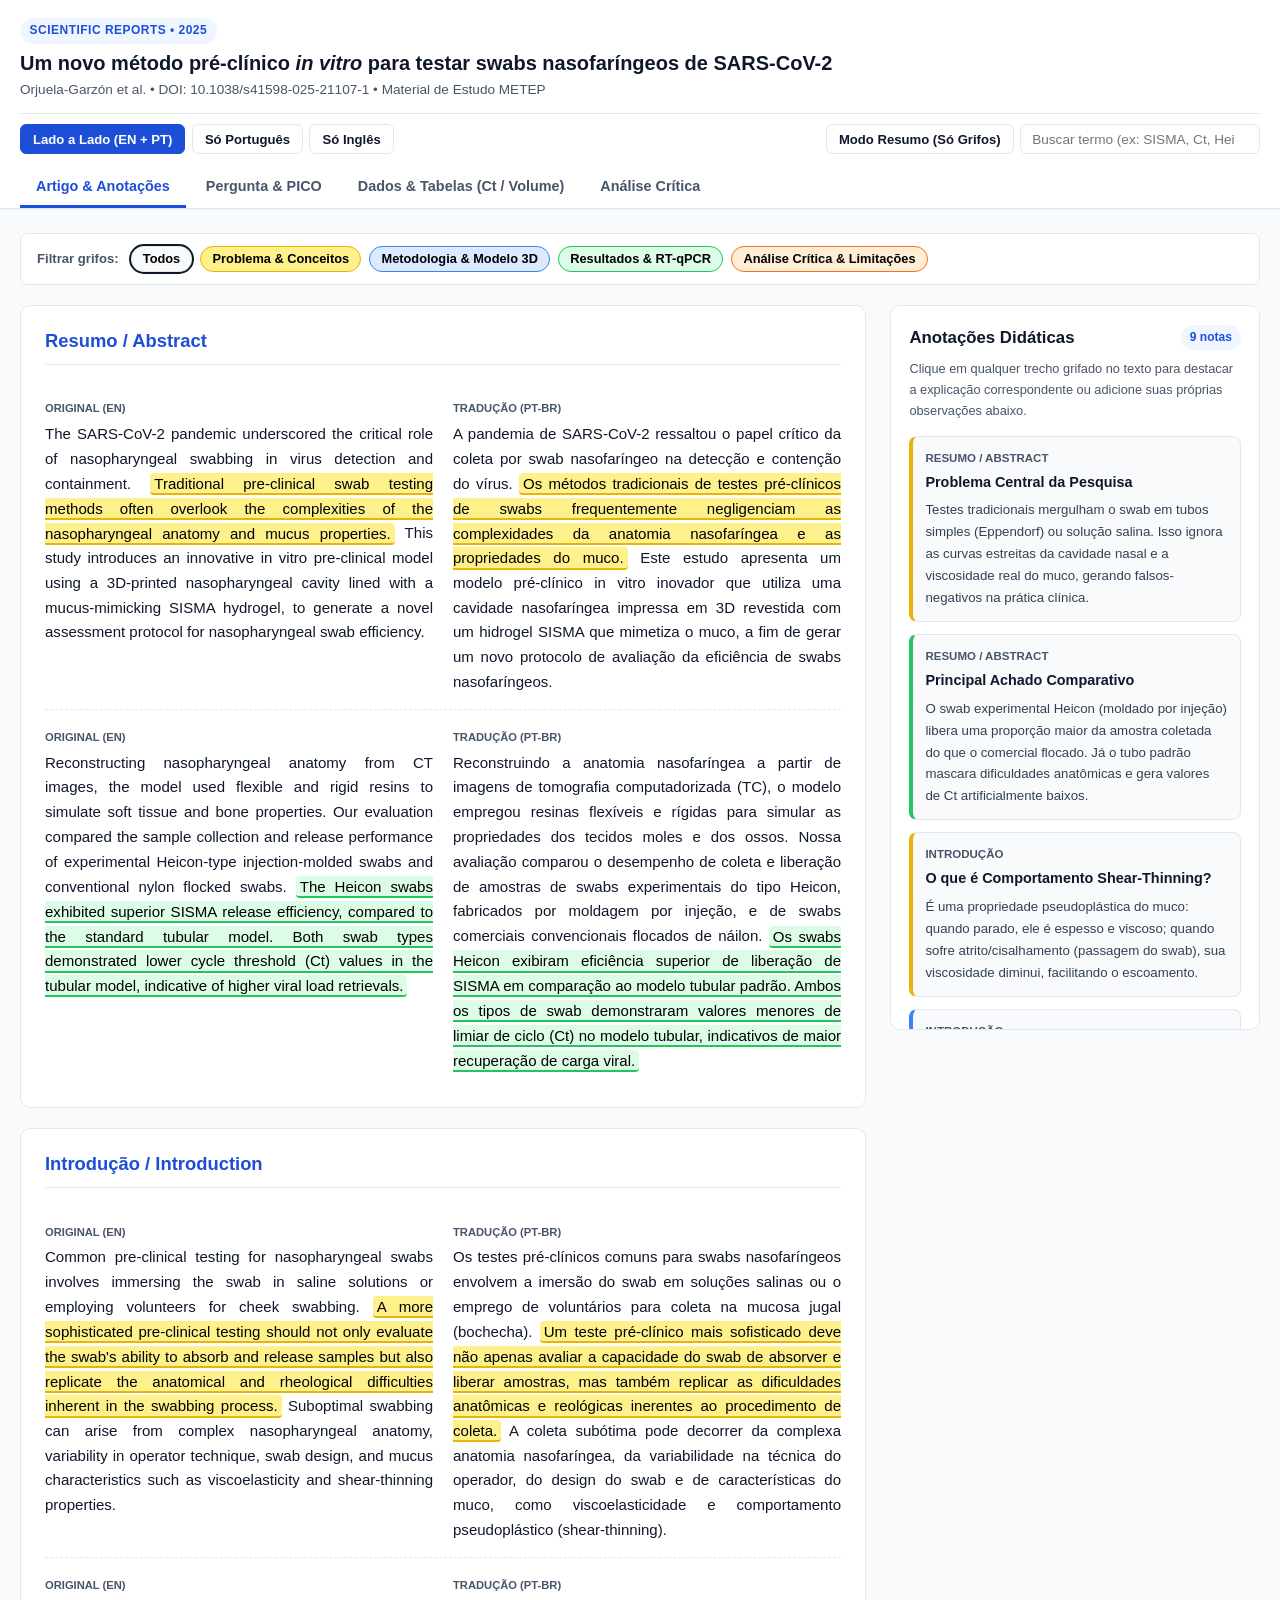
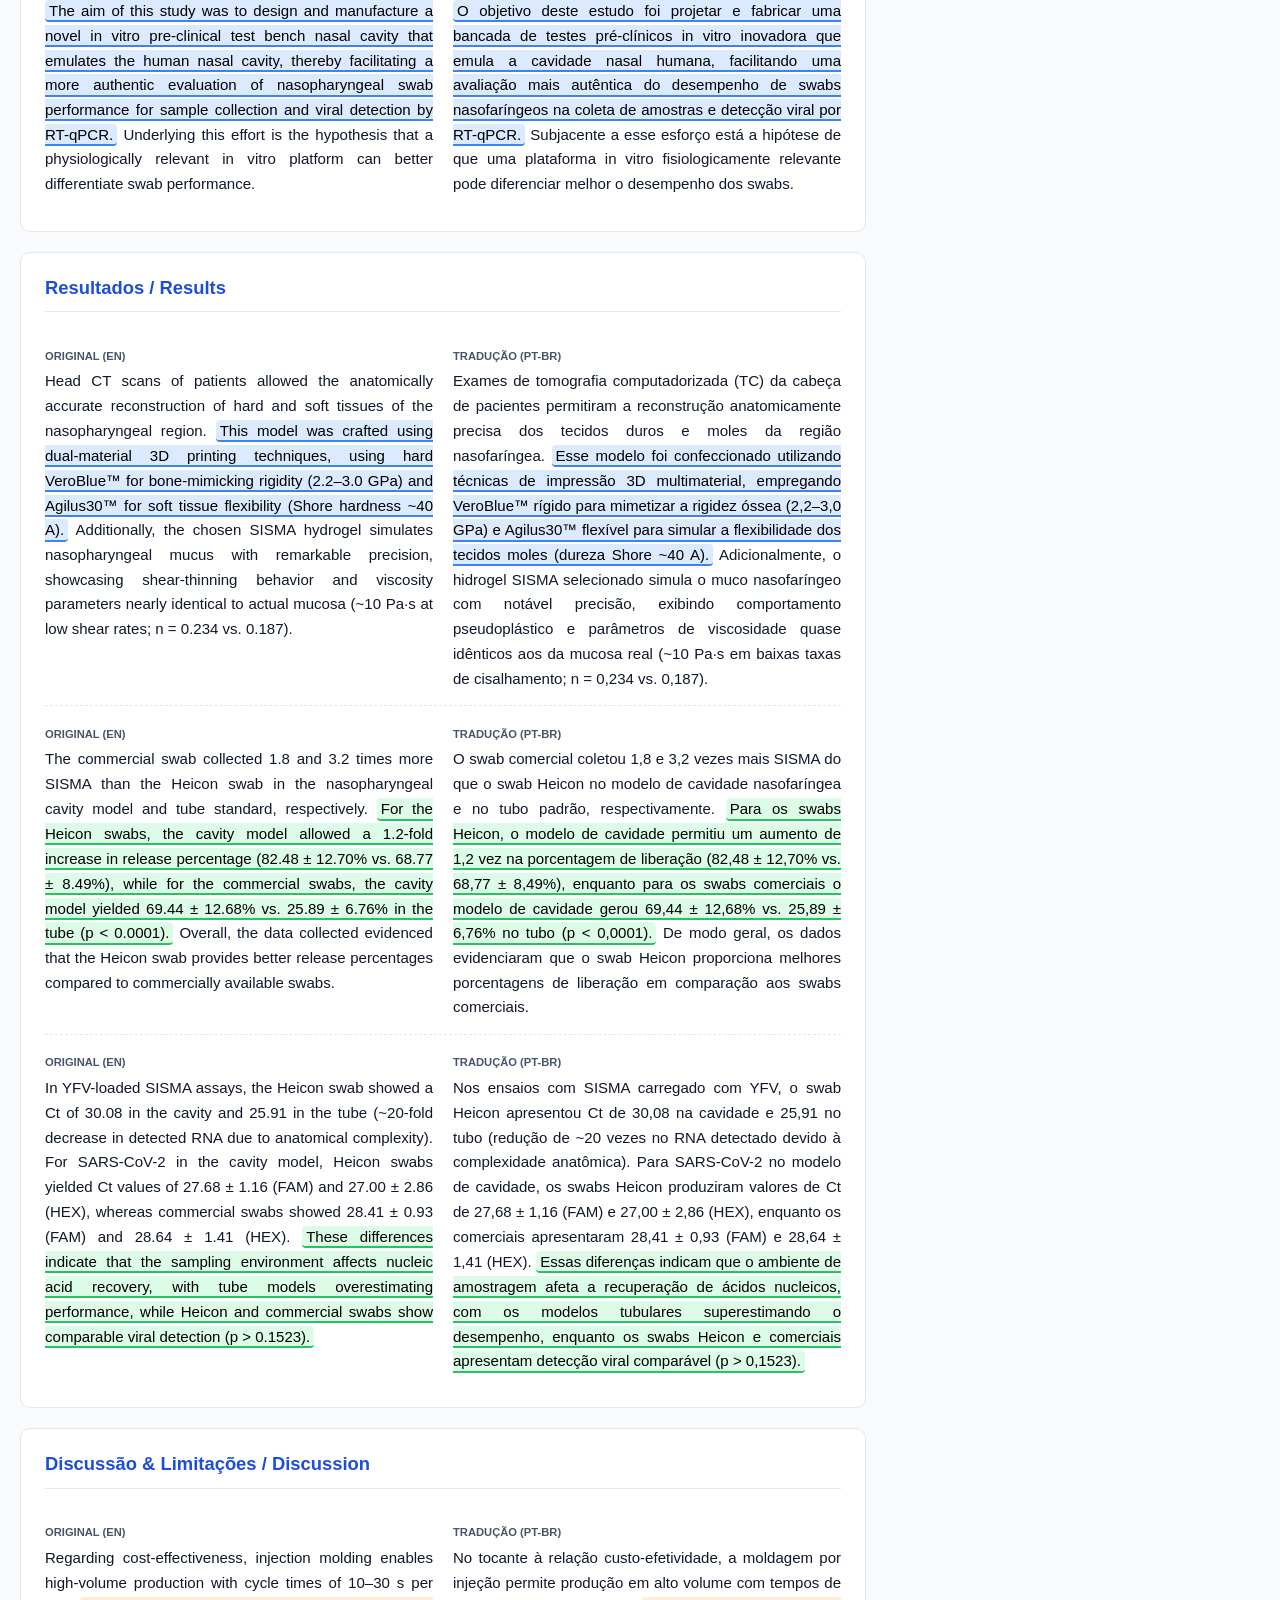
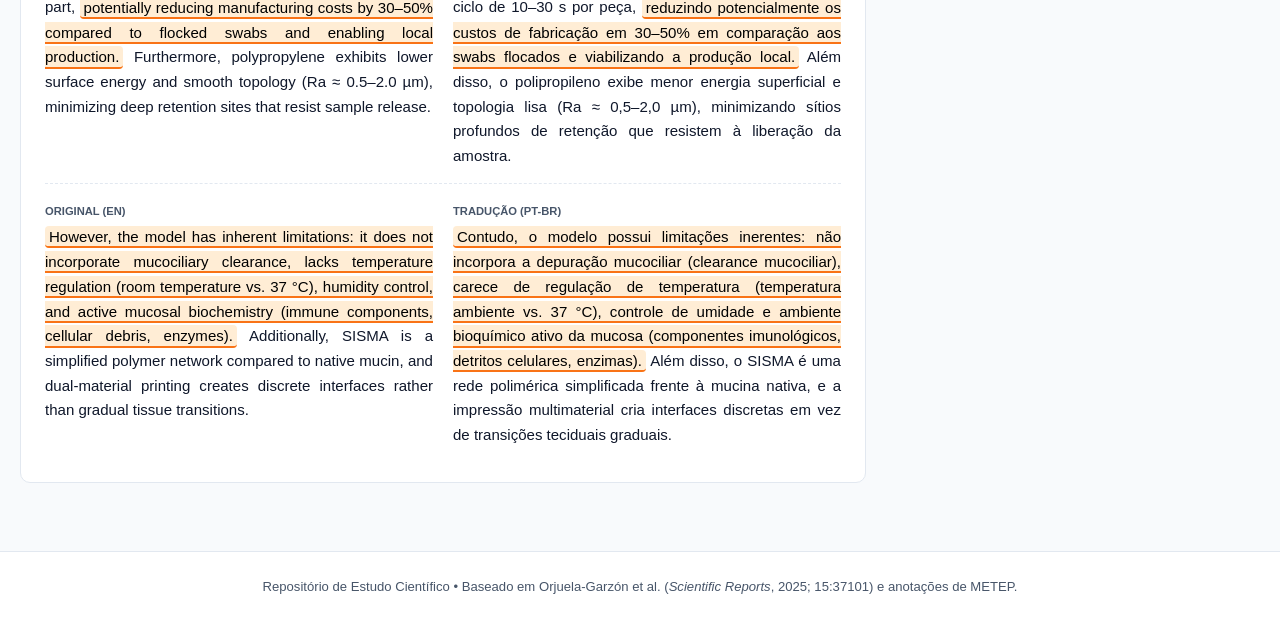
==== index.html @ 896f1189 "Rename index.html.html to index.html" ====
<!DOCTYPE html>
<html lang="pt-BR">
<head>
  <meta charset="UTF-8" />
  <meta name="viewport" content="width=device-width, initial-scale=1.0" />
  <title>Estudo Interativo | Método Pré-Clínico In Vitro para Swabs Nasofaríngeos</title>
  <link rel="stylesheet" href="style.css" />
</head>
<body>
  <header class="topbar">
    <div class="topbar-inner">
      <div class="brand">
        <span class="badge">Scientific Reports • 2025</span>
        <h1>Um novo método pré-clínico <em>in vitro</em> para testar swabs nasofaríngeos de SARS-CoV-2</h1>
        <p class="subtitle">Orjuela-Garzón et al. • DOI: 10.1038/s41598-025-21107-1 • Material de Estudo METEP</p>
      </div>

      <div class="controls-bar">
        <div class="control-group" role="group" aria-label="Modo de Idioma">
          <button class="btn active" data-lang="both">Lado a Lado (EN + PT)</button>
          <button class="btn" data-lang="pt">Só Português</button>
          <button class="btn" data-lang="en">Só Inglês</button>
        </div>

        <div class="control-group" role="group" aria-label="Filtros de Estudo">
          <button class="btn btn-outline" id="toggleHighlightsOnly">Modo Resumo (Só Grifos)</button>
          <input type="search" id="searchInput" placeholder="Buscar termo (ex: SISMA, Ct, Heicon)..." />
        </div>
      </div>

      <nav class="tabs" aria-label="Navegação de Conteúdo">
        <button class="tab active" data-tab="article">Artigo &amp; Anotações</button>
        <button class="tab" data-tab="pico">Pergunta &amp; PICO</button>
        <button class="tab" data-tab="tables">Dados &amp; Tabelas (Ct / Volume)</button>
        <button class="tab" data-tab="critique">Análise Crítica</button>
      </nav>
    </div>
  </header>

  <main class="container">
    <!-- ABA 1: ARTIGO MANIPULÁVEL -->
    <section id="tab-article" class="tab-panel active">
      <div class="legend-bar">
        <span class="legend-title">Filtrar grifos:</span>
        <button class="chip active" data-cat="all">Todos</button>
        <button class="chip cat-concept" data-cat="concept">Problema &amp; Conceitos</button>
        <button class="chip cat-method" data-cat="method">Metodologia &amp; Modelo 3D</button>
        <button class="chip cat-result" data-cat="result">Resultados &amp; RT-qPCR</button>
        <button class="chip cat-critique" data-cat="critique">Análise Crítica &amp; Limitações</button>
      </div>

      <div class="workspace">
        <div class="article-column" id="articleContainer">
          <!-- Renderizado via script.js -->
        </div>

        <aside class="notes-sidebar" id="notesSidebar">
          <div class="sidebar-header">
            <h2>Anotações Didáticas</h2>
            <span id="notesCounter" class="counter-pill">0 notas</span>
          </div>
          <p class="sidebar-hint">Clique em qualquer trecho grifado no texto para destacar a explicação correspondente ou adicione suas próprias observações abaixo.</p>

          <div id="notesList" class="notes-list">
            <!-- Renderizado via script.js -->
          </div>

          <form id="addNoteForm" class="add-note-form">
            <h3>Nova Anotação Pessoal</h3>
            <select id="noteSectionSelect" required>
              <option value="Resumo / Abstract">Resumo / Abstract</option>
              <option value="Introdução">Introdução</option>
              <option value="Resultados">Resultados</option>
              <option value="Discussão">Discussão</option>
              <option value="Materiais e Métodos">Materiais e Métodos</option>
            </select>
            <input type="text" id="noteTitleInput" placeholder="Título curto da nota..." required />
            <textarea id="noteBodyInput" rows="3" placeholder="Escreva sua anotação didática..." required></textarea>
            <div class="form-actions">
              <button type="submit" class="btn btn-primary">Salvar Nota</button>
              <button type="button" id="exportNotesBtn" class="btn btn-outline">Exportar JSON</button>
            </div>
          </form>
        </aside>
      </div>
    </section>

    <!-- ABA 2: PICO E PERGUNTA DE PESQUISA -->
    <section id="tab-pico" class="tab-panel">
      <div class="card highlight-card">
        <h2>Pergunta de Pesquisa</h2>
        <p>Diante da escassez de suprimentos médicos na pandemia de COVID-19 e das limitações dos testes laboratoriais tradicionais (feitos em tubos simples, que ignoram a anatomia nasal e a consistência do muco), <strong>uma plataforma <em>in vitro</em> anatômica e fisiologicamente realista permite avaliar com maior precisão a eficiência de coleta, liberação e detecção viral de swabs nasofaríngeos?</strong></p>
      </div>

      <div class="pico-grid">
        <div class="card pico-card">
          <span class="pico-letter">P</span>
          <h3>População / Modelo Experimental</h3>
          <p>Modelo de cavidade nasofaríngea impressa em 3D (a partir de tomografia computadorizada) revestida com hidrogel <strong>SISMA</strong> (simulando o muco nasal), inoculado com cargas virais clinicamente relevantes (5.000 cópias/mL) de <strong>SARS-CoV-2</strong> e vírus da febre amarela (<strong>YFV</strong>).</p>
        </div>
        <div class="card pico-card">
          <span class="pico-letter">I</span>
          <h3>Intervenção</h3>
          <p>Coleta padronizada utilizando <strong>swabs experimentais moldados por injeção (tipo Heicon)</strong> em polipropileno de etapa única (cabeça de 11 mm × 2,2 mm) testados na bancada anatômica 3D.</p>
        </div>
        <div class="card pico-card">
          <span class="pico-letter">C</span>
          <h3>Comparação</h3>
          <p><strong>Swabs comerciais convencionais flocados de náilon</strong> (cabeça de 20 mm × 2 mm) e o método tradicional de testagem em <strong>tubo padrão (Eppendorf)</strong>.</p>
        </div>
        <div class="card pico-card">
          <span class="pico-letter">O</span>
          <h3>Desfecho (Outcome)</h3>
          <p>Capacidade de absorção (diferença de massa), <strong>taxa percentual de liberação</strong> em meio de transporte viral (leitura óptica a 405 nm) e confiabilidade na detecção molecular por <strong>RT-qPCR (valores de Ct)</strong>.</p>
        </div>
      </div>

      <div class="card">
        <h3>Por que este estudo é classificado como <em>In Vitro</em>?</h3>
        <ul class="clean-list">
          <li><strong>In vitro:</strong> Experimentos realizados fora de um organismo vivo, em ambiente artificial controlado construído em laboratório.</li>
          <li><strong>Avanço sobre o tubo de ensaio:</strong> Reproduz a geometria nasal e a reologia (viscosidade e comportamento <em>shear-thinning</em>) do muco, mas não possui células vivas, circulação sanguínea, resposta imune ou transporte mucociliar ativo.</li>
        </ul>
      </div>
    </section>

    <!-- ABA 3: TABELAS E DADOS -->
    <section id="tab-tables" class="tab-panel">
      <div class="card">
        <h2>Tabela 1 — Desempenho de Coleta e Liberação de Amostras (Hidrogel SISMA)</h2>
        <p class="table-note">Analogia didática (Hemoglobina/Mioglobina): não basta avaliar quanto o swab absorve; o parâmetro crítico para o diagnóstico é quanto material ele efetivamente libera no meio de transporte (VTM).</p>
        <div class="table-wrapper">
          <table>
            <thead>
              <tr>
                <th>Modelo Experimental</th>
                <th>Tipo de Swab</th>
                <th>Volume Coletado (µL ± DP)</th>
                <th>Volume Liberado (µL ± DP)</th>
                <th>Eficiência de Liberação (% ± DP)</th>
              </tr>
            </thead>
            <tbody>
              <tr class="row-accent">
                <td><strong>Cavidade 3D</strong></td>
                <td>Heicon (Injetado)</td>
                <td>12,30 ± 3,24</td>
                <td>10,31 ± 3,70</td>
                <td><strong>82,48% ± 12,70%</strong></td>
              </tr>
              <tr>
                <td><strong>Cavidade 3D</strong></td>
                <td>Comercial (Flocado)</td>
                <td>22,71 ± 3,40</td>
                <td>15,81 ± 4,21</td>
                <td>69,44% ± 12,68%</td>
              </tr>
              <tr>
                <td>Tubo Padrão</td>
                <td>Heicon (Injetado)</td>
                <td>59,65 ± 4,49</td>
                <td>40,94 ± 5,13</td>
                <td>68,77% ± 8,49%</td>
              </tr>
              <tr>
                <td>Tubo Padrão</td>
                <td>Comercial (Flocado)</td>
                <td>192,47 ± 10,82</td>
                <td>49,99 ± 13,89</td>
                <td>25,89% ± 6,76%</td>
              </tr>
            </tbody>
          </table>
        </div>
      </div>

      <div class="card">
        <h2>Tabela 2 — Recuperação Viral por RT-qPCR (Valores de Cycle Threshold — Ct)</h2>
        <p class="table-note"><strong>Interpretação do Ct:</strong> Quanto <em>menor</em> o valor de Ct, menos ciclos de amplificação foram necessários para detectar o RNA viral — indicando maior carga viral recuperada. Todos os testes ficaram abaixo do limiar clínico de detecção (Ct &lt; 40).</p>
        <div class="table-wrapper">
          <table>
            <thead>
              <tr>
                <th>Modelo</th>
                <th>Vírus (5.000 cópias/mL)</th>
                <th>Tipo de Swab</th>
                <th>Ct YFV (± DP)</th>
                <th>Ct HEX [N1] (± DP)</th>
                <th>Ct FAM [N2] (± DP)</th>
              </tr>
            </thead>
            <tbody>
              <tr class="row-accent">
                <td><strong>Cavidade 3D</strong></td>
                <td>YFV (Febre Amarela)</td>
                <td>Heicon</td>
                <td>30,08 ± 1,17</td>
                <td>—</td>
                <td>—</td>
              </tr>
              <tr>
                <td><strong>Cavidade 3D</strong></td>
                <td>YFV (Febre Amarela)</td>
                <td>Comercial</td>
                <td>31,48 ± 1,76</td>
                <td>—</td>
                <td>—</td>
              </tr>
              <tr class="row-accent">
                <td><strong>Cavidade 3D</strong></td>
                <td>SARS-CoV-2</td>
                <td>Heicon</td>
                <td>—</td>
                <td>27,00 ± 2,86</td>
                <td>27,68 ± 1,16</td>
              </tr>
              <tr>
                <td><strong>Cavidade 3D</strong></td>
                <td>SARS-CoV-2</td>
                <td>Comercial</td>
                <td>—</td>
                <td>28,64 ± 1,41</td>
                <td>28,41 ± 0,94</td>
              </tr>
              <tr>
                <td>Tubo Padrão</td>
                <td>YFV (Febre Amarela)</td>
                <td>Heicon</td>
                <td>25,91 ± 0,93</td>
                <td>—</td>
                <td>—</td>
              </tr>
              <tr>
                <td>Tubo Padrão</td>
                <td>YFV (Febre Amarela)</td>
                <td>Comercial</td>
                <td>26,69 ± 1,46</td>
                <td>—</td>
                <td>—</td>
              </tr>
              <tr>
                <td>Tubo Padrão</td>
                <td>SARS-CoV-2</td>
                <td>Heicon</td>
                <td>—</td>
                <td>23,59 ± 2,99</td>
                <td>22,89 ± 2,20</td>
              </tr>
              <tr>
                <td>Tubo Padrão</td>
                <td>SARS-CoV-2</td>
                <td>Comercial</td>
                <td>—</td>
                <td>24,52 ± 0,97</td>
                <td>24,82 ± 0,92</td>
              </tr>
            </tbody>
          </table>
        </div>
      </div>
    </section>

    <!-- ABA 4: ANÁLISE CRÍTICA -->
    <section id="tab-critique" class="tab-panel">
      <div class="critique-grid">
        <div class="card critique-positive">
          <h2>Pontos Fortes e Contribuições</h2>
          <ul class="clean-list">
            <li><strong>Fidelidade Anatômica Multimaterial:</strong> Combina <em>VeroBlue™</em> (rígido, mimetizando osso: 2,2–3,0 GPa) e <em>Agilus30™</em> (flexível, mimetizando cartilagem e tecidos moles: Shore A ~40), evitando as distorções de modelos totalmente rígidos.</li>
            <li><strong>Realismo Reológico do Muco:</strong> O hidrogel SISMA reproduz a viscosidade (~10 Pa·s) e o comportamento pseudoplástico (<em>shear-thinning</em>, n = 0,234 vs. 0,187 do muco nasal), preservando a integridade do RNA viral.</li>
            <li><strong>Desmascara o Viés do Tubo:</strong> Demonstra que o teste em tubo superestima a recuperação viral (diferença significativa, p &lt; 0,0001) por eliminar barreiras anatômicas e restrições de trajetória.</li>
            <li><strong>Custo-Efetividade e Soberania Produtiva:</strong> O swab Heicon (moldagem por injeção de polipropileno em etapa única, ciclos de 10–30 s) pode reduzir custos em 30–50% e viabilizar produção local em crises sanitárias.</li>
            <li><strong>Controle Rigoroso contra Falsos-Positivos:</strong> Uso de controles positivos e negativos validados, evitando falsos-positivos próximos ao limite de detecção.</li>
          </ul>
        </div>

        <div class="card critique-negative">
          <h2>Limitações e Pontos Fracos</h2>
          <ul class="clean-list">
            <li><strong>Ausência de Depuração Mucociliar:</strong> Não há batimento ciliar ativo, o que *in vivo* altera a retenção e a distribuição das partículas virais.</li>
            <li><strong>Sem Controle Térmico e Bioquímico:</strong> Ensaios conduzidos à temperatura ambiente (e não a 37 °C fisiológicos), sem controle de umidade, enzimas, detritos celulares ou fatores imunológicos da mucosa.</li>
            <li><strong>Simplificação Bioquímica do SISMA:</strong> Embora reologicamente compatível, é uma rede polimérica simplificada que não reproduz toda a estrutura glicoproteica da mucina nativa.</li>
            <li><strong>Instabilidade Temporal do Hidrogel:</strong> Risco de desidratação, mudanças de reticulação ou contaminação microbiana ao longo de múltiplos ciclos prolongados.</li>
            <li><strong>Interfaces Discretas na Impressão 3D:</strong> A transição entre o polímero rígido e o flexível é abrupta, diferindo da transição tecidual gradual do organismo humano.</li>
            <li><strong>Validação Clínica e Econômica Pendente:</strong> Exige estudos futuros de Limite de Detecção (LoD), testes *ex vivo*/clínicos e análise completa de custos regulatórios.</li>
          </ul>
        </div>
      </div>
    </section>
  </main>

  <footer class="footer">
    <p>Repositório de Estudo Científico • Baseado em Orjuela-Garzón et al. (<em>Scientific Reports</em>, 2025; 15:37101) e anotações de METEP.</p>
  </footer>

  <script src="script.js"></script>
</body>
</html>
---- style.css ----
:root {
  --bg: #f8fafc;
  --surface: #ffffff;
  --border: #e2e8f0;
  --text: #0f172a;
  --text-muted: #475569;
  --primary: #1d4ed8;
  --primary-soft: #eff6ff;

  /* Cores semânticas dos grifos */
  --hl-concept-bg: #fef08a;
  --hl-concept-border: #eab308;
  --hl-method-bg: #dbeafe;
  --hl-method-border: #3b82f6;
  --hl-result-bg: #dcfce7;
  --hl-result-border: #22c55e;
  --hl-critique-bg: #ffedd5;
  --hl-critique-border: #f97316;
}

* {
  box-sizing: border-box;
  margin: 0;
  padding: 0;
}

body {
  font-family: -apple-system, BlinkMacSystemFont, "Segoe UI", Roboto, Inter, sans-serif;
  background: var(--bg);
  color: var(--text);
  line-height: 1.65;
}

.topbar {
  background: var(--surface);
  border-bottom: 1px solid var(--border);
  position: sticky;
  top: 0;
  z-index: 50;
  box-shadow: 0 1px 3px rgba(15, 23, 42, 0.04);
}

.topbar-inner,
.container {
  max-width: 1360px;
  margin: 0 auto;
  padding: 0 1.25rem;
}

.brand {
  padding: 1rem 0 0.75rem;
}

.badge {
  display: inline-block;
  font-size: 0.75rem;
  font-weight: 700;
  text-transform: uppercase;
  letter-spacing: 0.04em;
  color: var(--primary);
  background: var(--primary-soft);
  padding: 0.2rem 0.6rem;
  border-radius: 999px;
  margin-bottom: 0.35rem;
}

.brand h1 {
  font-size: 1.25rem;
  font-weight: 700;
  line-height: 1.3;
}

.subtitle {
  font-size: 0.85rem;
  color: var(--text-muted);
  margin-top: 0.2rem;
}

.controls-bar {
  display: flex;
  flex-wrap: wrap;
  gap: 0.75rem;
  justify-content: space-between;
  align-items: center;
  padding: 0.6rem 0;
  border-top: 1px solid var(--border);
}

.control-group {
  display: flex;
  flex-wrap: wrap;
  gap: 0.4rem;
  align-items: center;
}

.btn {
  border: 1px solid var(--border);
  background: var(--surface);
  color: var(--text);
  padding: 0.4rem 0.75rem;
  border-radius: 6px;
  font-size: 0.82rem;
  font-weight: 600;
  cursor: pointer;
  transition: all 0.15s ease;
}

.btn:hover {
  background: #f1f5f9;
}

.btn.active,
.btn-primary {
  background: var(--primary);
  color: #ffffff;
  border-color: var(--primary);
}

.btn-primary:hover {
  background: #1e40af;
}

input[type="search"],
select,
textarea,
input[type="text"] {
  border: 1px solid var(--border);
  border-radius: 6px;
  padding: 0.42rem 0.7rem;
  font-size: 0.85rem;
  font-family: inherit;
  background: var(--surface);
  color: var(--text);
}

input[type="search"] {
  min-width: 240px;
}

.tabs {
  display: flex;
  gap: 0.25rem;
  overflow-x: auto;
  padding-top: 0.25rem;
}

.tab {
  background: none;
  border: none;
  border-bottom: 3px solid transparent;
  padding: 0.65rem 1rem;
  font-size: 0.9rem;
  font-weight: 600;
  color: var(--text-muted);
  cursor: pointer;
  white-space: nowrap;
}

.tab.active {
  color: var(--primary);
  border-bottom-color: var(--primary);
}

.container {
  padding-top: 1.5rem;
  padding-bottom: 3rem;
}

.tab-panel {
  display: none;
}

.tab-panel.active {
  display: block;
}

.legend-bar {
  display: flex;
  flex-wrap: wrap;
  gap: 0.5rem;
  align-items: center;
  background: var(--surface);
  padding: 0.75rem 1rem;
  border: 1px solid var(--border);
  border-radius: 8px;
  margin-bottom: 1.25rem;
}

.legend-title {
  font-size: 0.82rem;
  font-weight: 700;
  color: var(--text-muted);
  margin-right: 0.25rem;
}

.chip {
  border: 1px solid var(--border);
  background: #f8fafc;
  padding: 0.28rem 0.7rem;
  border-radius: 999px;
  font-size: 0.8rem;
  font-weight: 600;
  cursor: pointer;
}

.chip.active {
  outline: 2px solid var(--text);
}

.chip.cat-concept { background: var(--hl-concept-bg); border-color: var(--hl-concept-border); }
.chip.cat-method { background: var(--hl-method-bg); border-color: var(--hl-method-border); }
.chip.cat-result { background: var(--hl-result-bg); border-color: var(--hl-result-border); }
.chip.cat-critique { background: var(--hl-critique-bg); border-color: var(--hl-critique-border); }

.workspace {
  display: grid;
  grid-template-columns: 1fr 370px;
  gap: 1.5rem;
  align-items: start;
}

.section-block {
  background: var(--surface);
  border: 1px solid var(--border);
  border-radius: 10px;
  padding: 1.25rem 1.5rem;
  margin-bottom: 1.25rem;
}

.section-block h2 {
  font-size: 1.15rem;
  color: var(--primary);
  border-bottom: 1px solid var(--border);
  padding-bottom: 0.5rem;
  margin-bottom: 1rem;
}

.bilingual-row {
  display: grid;
  grid-template-columns: 1fr 1fr;
  gap: 1.25rem;
  padding: 0.85rem 0;
  border-bottom: 1px dashed var(--border);
}

.bilingual-row:last-child {
  border-bottom: none;
}

.bilingual-row.single-col {
  grid-template-columns: 1fr;
}

.lang-label {
  display: inline-block;
  font-size: 0.7rem;
  font-weight: 700;
  text-transform: uppercase;
  color: var(--text-muted);
  margin-bottom: 0.25rem;
}

.para-text {
  font-size: 0.94rem;
  text-align: justify;
}

mark.hl {
  padding: 0.1rem 0.25rem;
  border-radius: 4px;
  cursor: pointer;
  transition: filter 0.15s ease;
}

mark.hl:hover {
  filter: brightness(0.95);
  box-shadow: 0 0 0 2px rgba(15, 23, 42, 0.25);
}

mark.hl-concept { background: var(--hl-concept-bg); border-bottom: 2px solid var(--hl-concept-border); }
mark.hl-method { background: var(--hl-method-bg); border-bottom: 2px solid var(--hl-method-border); }
mark.hl-result { background: var(--hl-result-bg); border-bottom: 2px solid var(--hl-result-border); }
mark.hl-critique { background: var(--hl-critique-bg); border-bottom: 2px solid var(--hl-critique-border); }

.notes-sidebar {
  background: var(--surface);
  border: 1px solid var(--border);
  border-radius: 10px;
  padding: 1.15rem;
  position: sticky;
  top: 155px;
  max-height: calc(100vh - 175px);
  overflow-y: auto;
}

.sidebar-header {
  display: flex;
  justify-content: space-between;
  align-items: center;
  margin-bottom: 0.4rem;
}

.sidebar-header h2 {
  font-size: 1.05rem;
}

.counter-pill {
  background: var(--primary-soft);
  color: var(--primary);
  font-size: 0.75rem;
  font-weight: 700;
  padding: 0.15rem 0.55rem;
  border-radius: 999px;
}

.sidebar-hint {
  font-size: 0.8rem;
  color: var(--text-muted);
  margin-bottom: 0.9rem;
}

.notes-list {
  display: flex;
  flex-direction: column;
  gap: 0.75rem;
  margin-bottom: 1.25rem;
}

.note-card {
  border: 1px solid var(--border);
  border-left: 4px solid var(--primary);
  border-radius: 8px;
  padding: 0.75rem;
  background: #f8fafc;
  transition: transform 0.15s ease, box-shadow 0.15s ease;
}

.note-card.active-note {
  background: #fffbeb;
  border-color: #f59e0b;
  border-left-color: #d97706;
  box-shadow: 0 4px 12px rgba(217, 119, 6, 0.15);
  transform: translateX(-2px);
}

.note-card[data-cat="concept"] { border-left-color: var(--hl-concept-border); }
.note-card[data-cat="method"] { border-left-color: var(--hl-method-border); }
.note-card[data-cat="result"] { border-left-color: var(--hl-result-border); }
.note-card[data-cat="critique"] { border-left-color: var(--hl-critique-border); }

.note-meta {
  font-size: 0.72rem;
  font-weight: 700;
  text-transform: uppercase;
  color: var(--text-muted);
  margin-bottom: 0.2rem;
}

.note-card h4 {
  font-size: 0.9rem;
  margin-bottom: 0.3rem;
}

.note-card p {
  font-size: 0.83rem;
  color: #334155;
}

.add-note-form {
  border-top: 1px solid var(--border);
  padding-top: 1rem;
  display: flex;
  flex-direction: column;
  gap: 0.55rem;
}

.add-note-form h3 {
  font-size: 0.9rem;
}

.form-actions {
  display: flex;
  gap: 0.5rem;
}

.card {
  background: var(--surface);
  border: 1px solid var(--border);
  border-radius: 10px;
  padding: 1.35rem 1.5rem;
  margin-bottom: 1.25rem;
}

.highlight-card {
  border-left: 5px solid var(--primary);
}

.pico-grid {
  display: grid;
  grid-template-columns: repeat(auto-fit, minmax(260px, 1fr));
  gap: 1rem;
  margin-bottom: 1.25rem;
}

.pico-card {
  position: relative;
  padding-top: 1.5rem;
}

.pico-letter {
  display: inline-flex;
  align-items: center;
  justify-content: center;
  width: 32px;
  height: 32px;
  border-radius: 8px;
  background: var(--primary);
  color: #fff;
  font-weight: 800;
  margin-bottom: 0.6rem;
}

.clean-list {
  padding-left: 1.25rem;
  display: flex;
  flex-direction: column;
  gap: 0.55rem;
}

.table-note {
  font-size: 0.88rem;
  color: var(--text-muted);
  margin: 0.4rem 0 1rem;
}

.table-wrapper {
  overflow-x: auto;
}

table {
  width: 100%;
  border-collapse: collapse;
  font-size: 0.88rem;
}

th, td {
  border: 1px solid var(--border);
  padding: 0.65rem 0.8rem;
  text-align: left;
}

th {
  background: #f1f5f9;
  font-weight: 700;
}

.row-accent {
  background: #f0fdf4;
}

.critique-grid {
  display: grid;
  grid-template-columns: 1fr 1fr;
  gap: 1.25rem;
}

.critique-positive { border-top: 4px solid #16a34a; }
.critique-negative { border-top: 4px solid #ea580c; }

.footer {
  text-align: center;
  padding: 1.5rem;
  font-size: 0.82rem;
  color: var(--text-muted);
  border-top: 1px solid var(--border);
  background: var(--surface);
}

.hidden {
  display: none !important;
}

@media (max-width: 980px) {
  .workspace,
  .bilingual-row,
  .critique-grid {
    grid-template-columns: 1fr;
  }
  .notes-sidebar {
    position: static;
    max-height: none;
  }
}
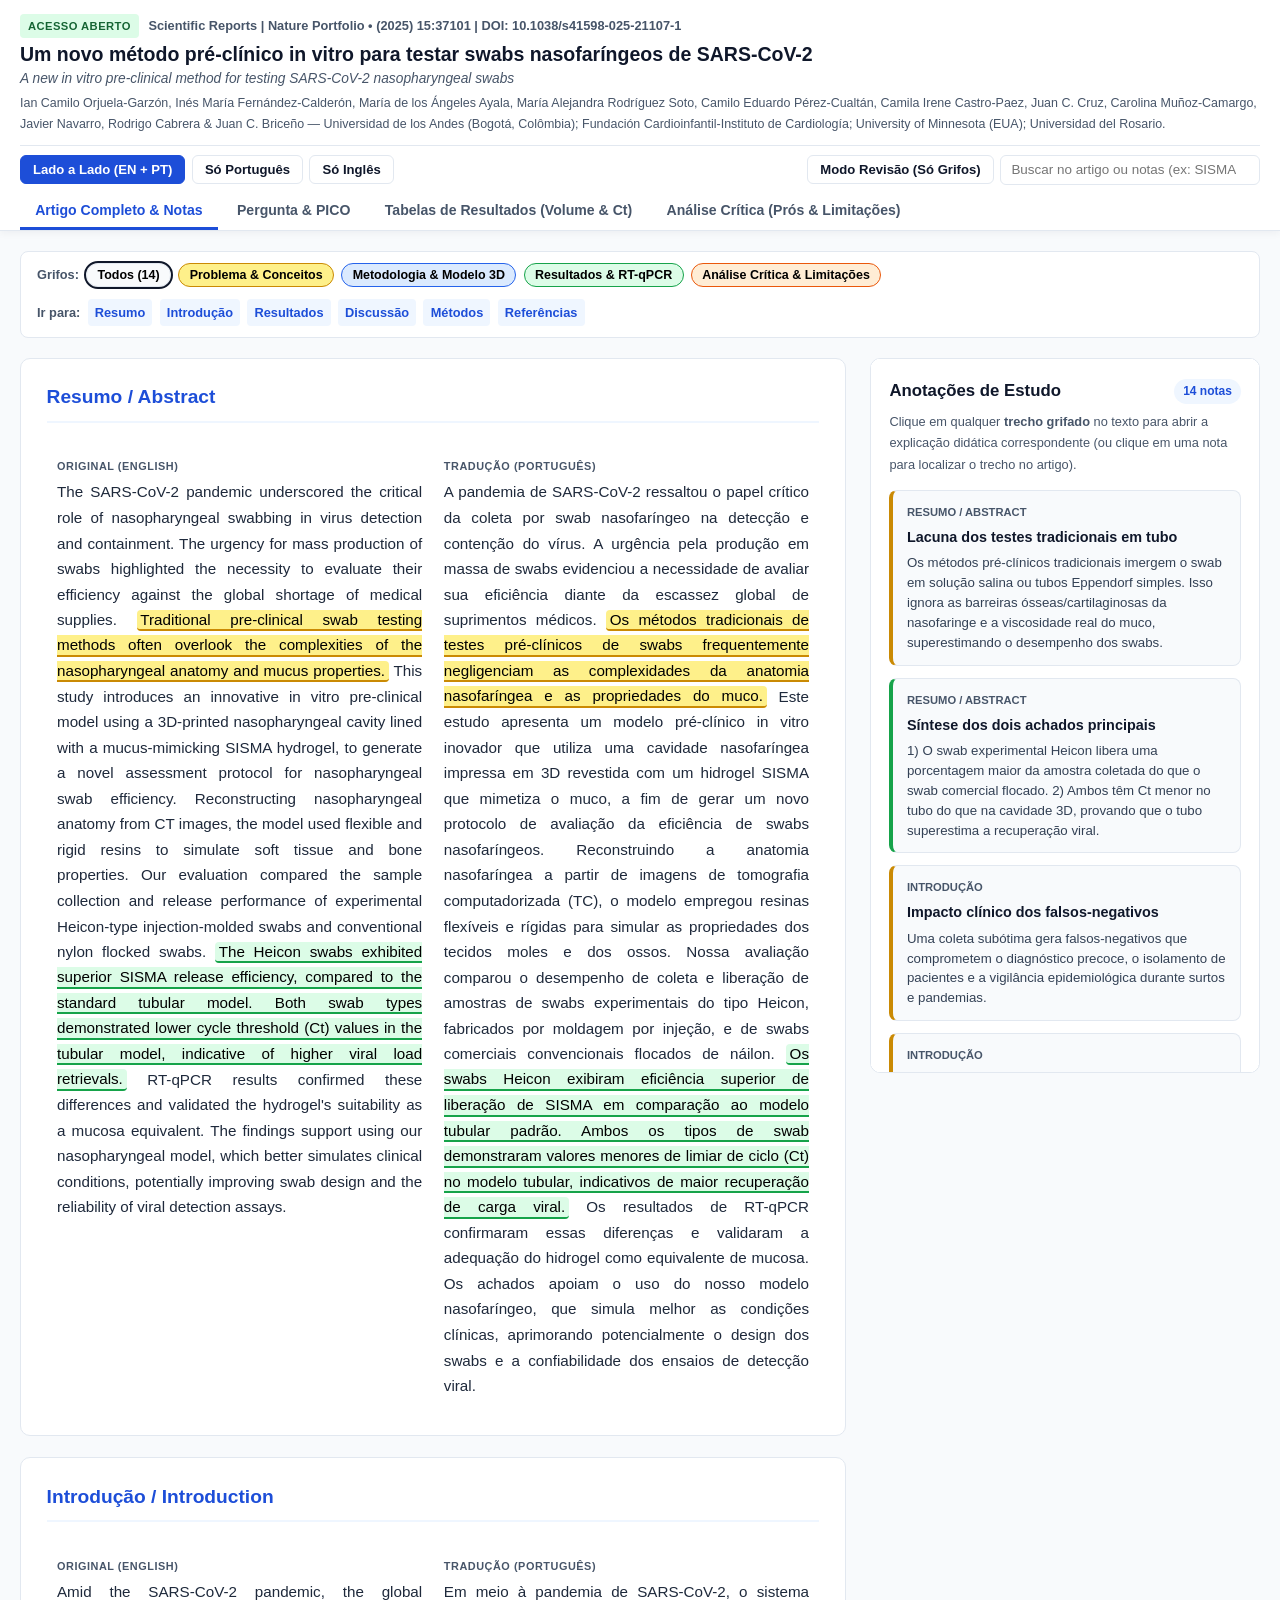
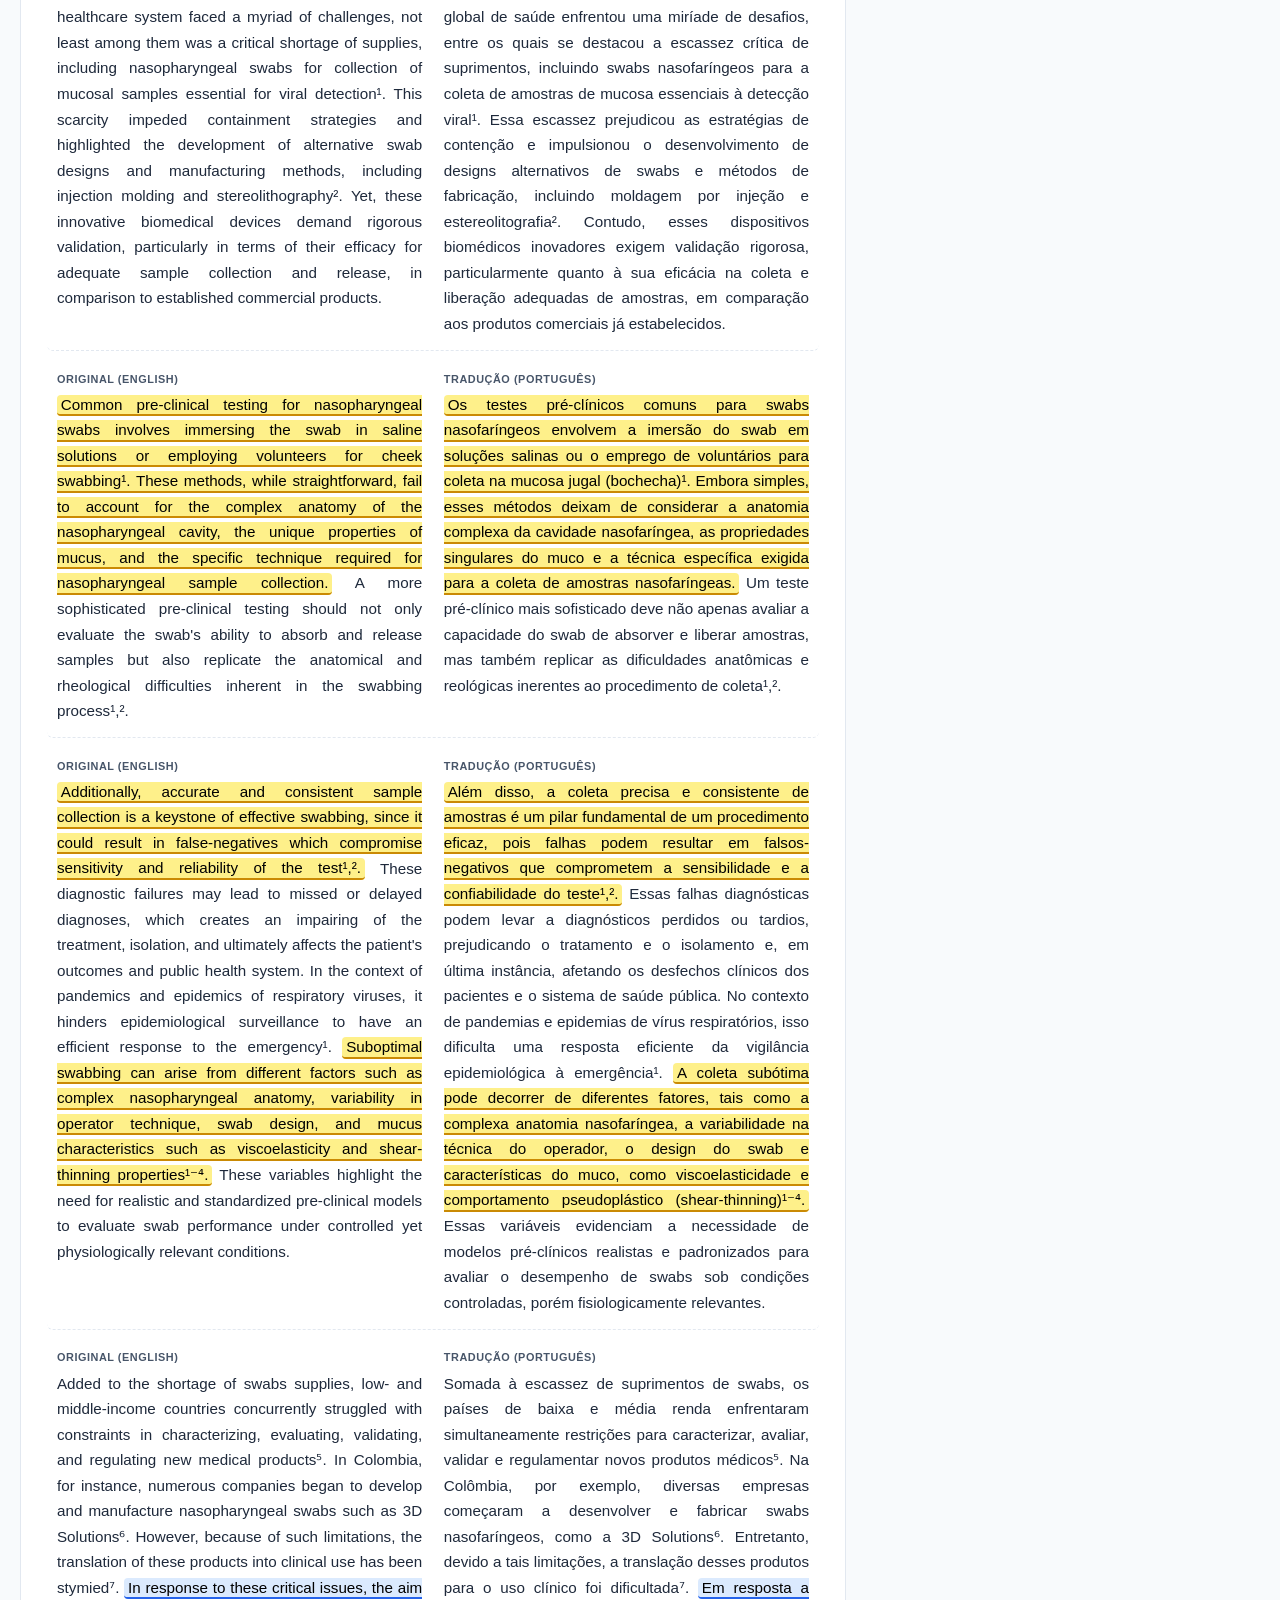
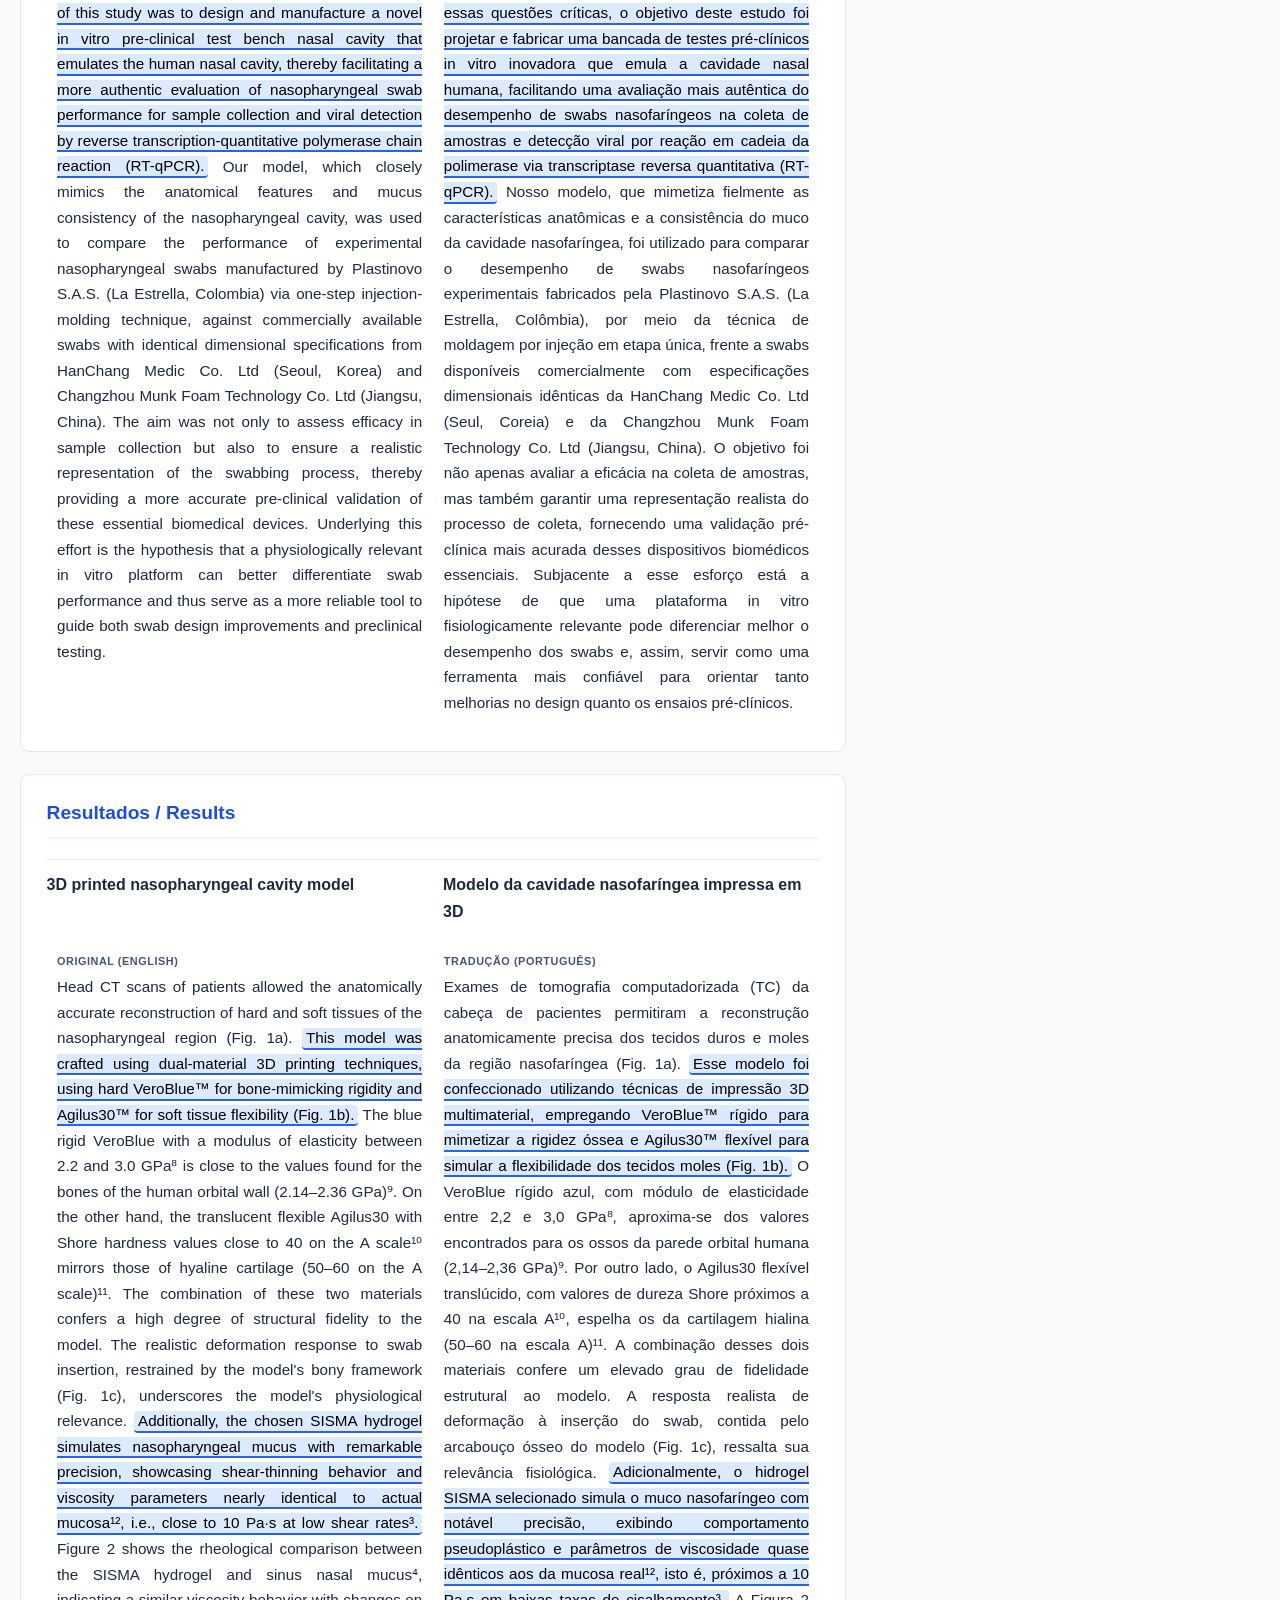
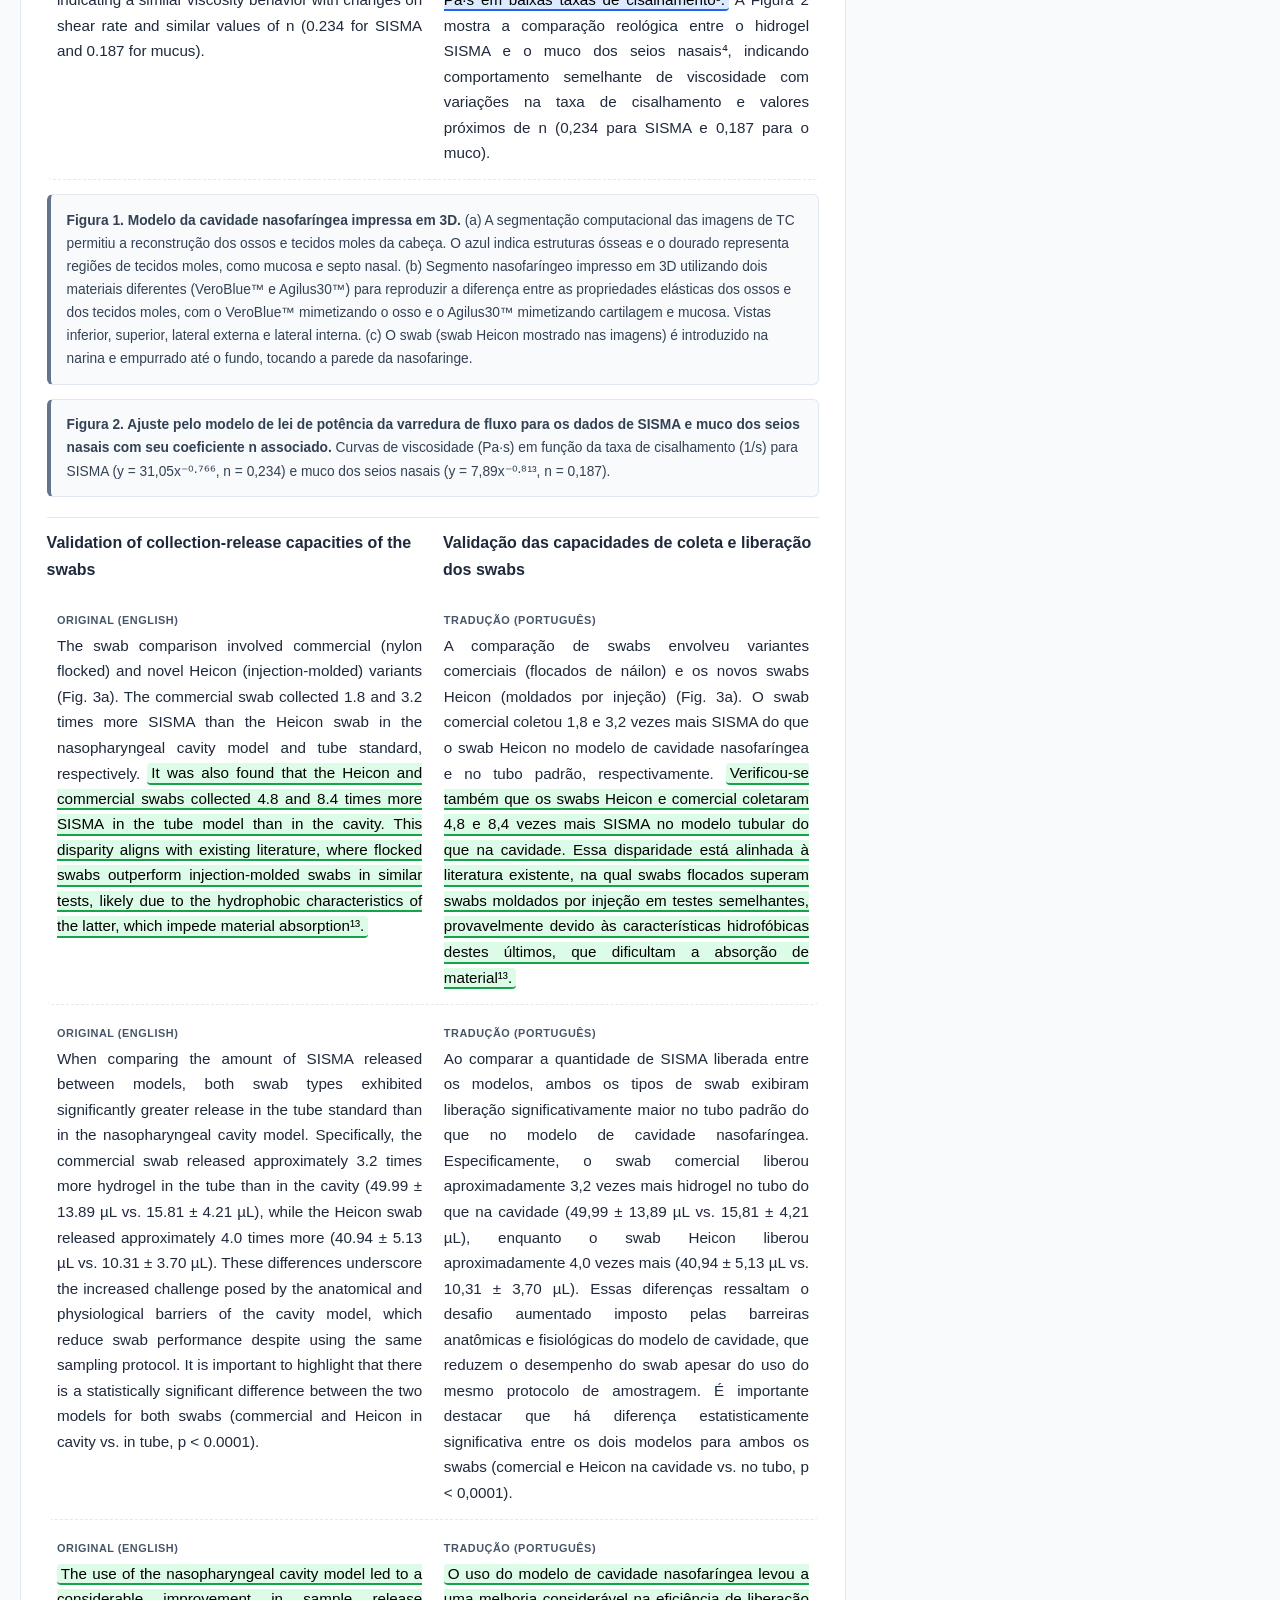
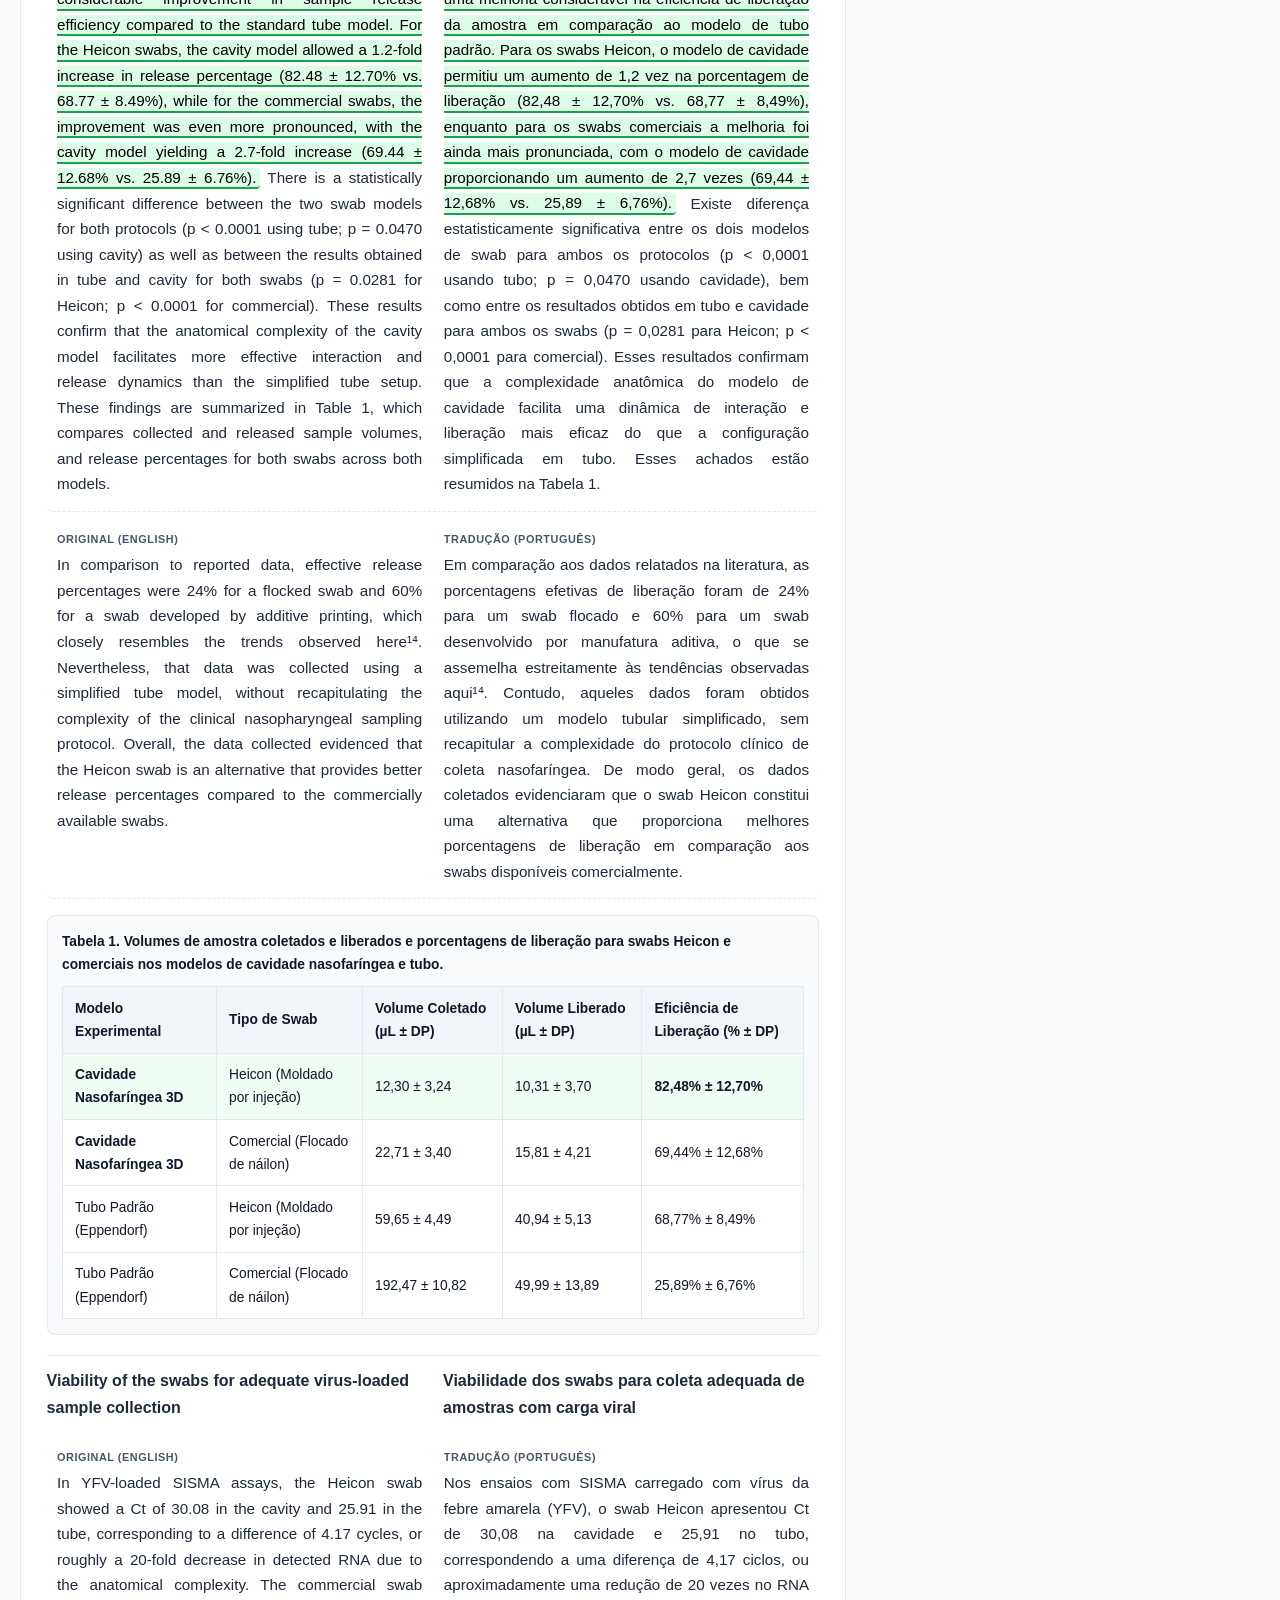
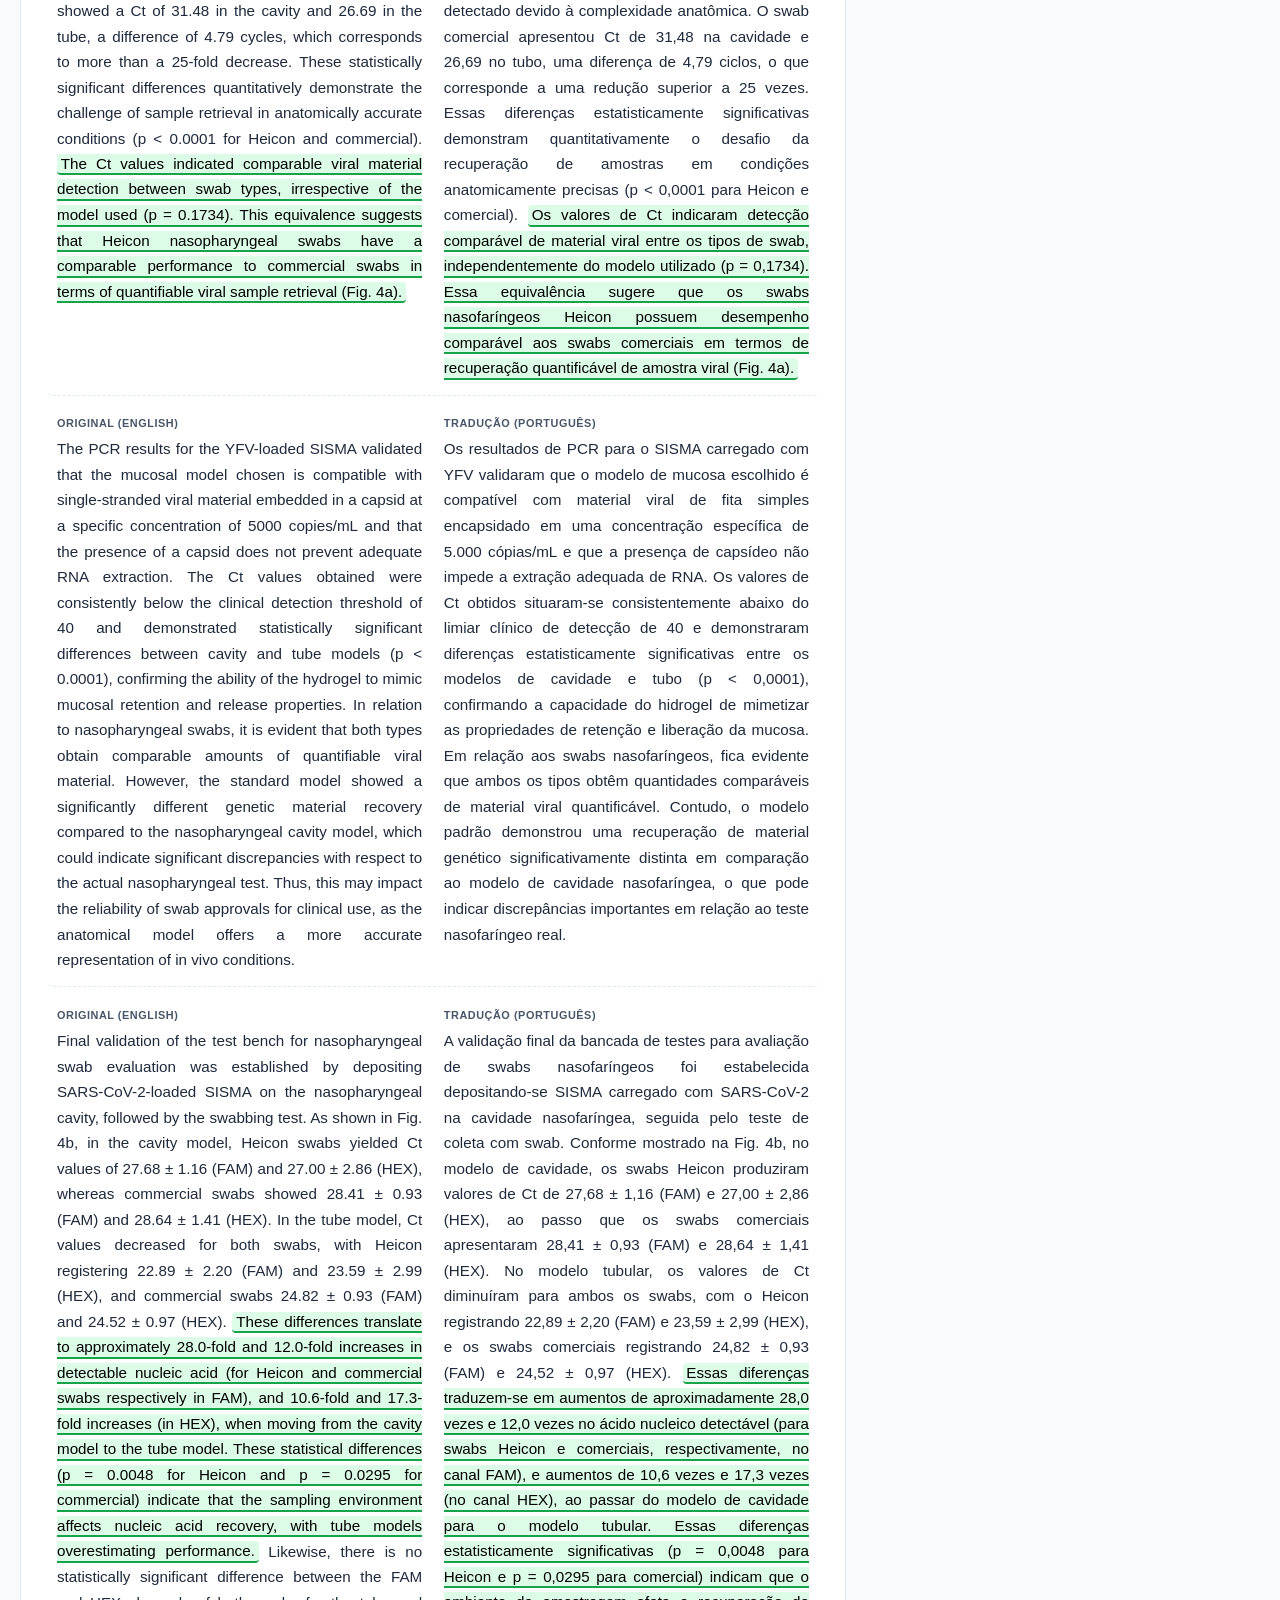
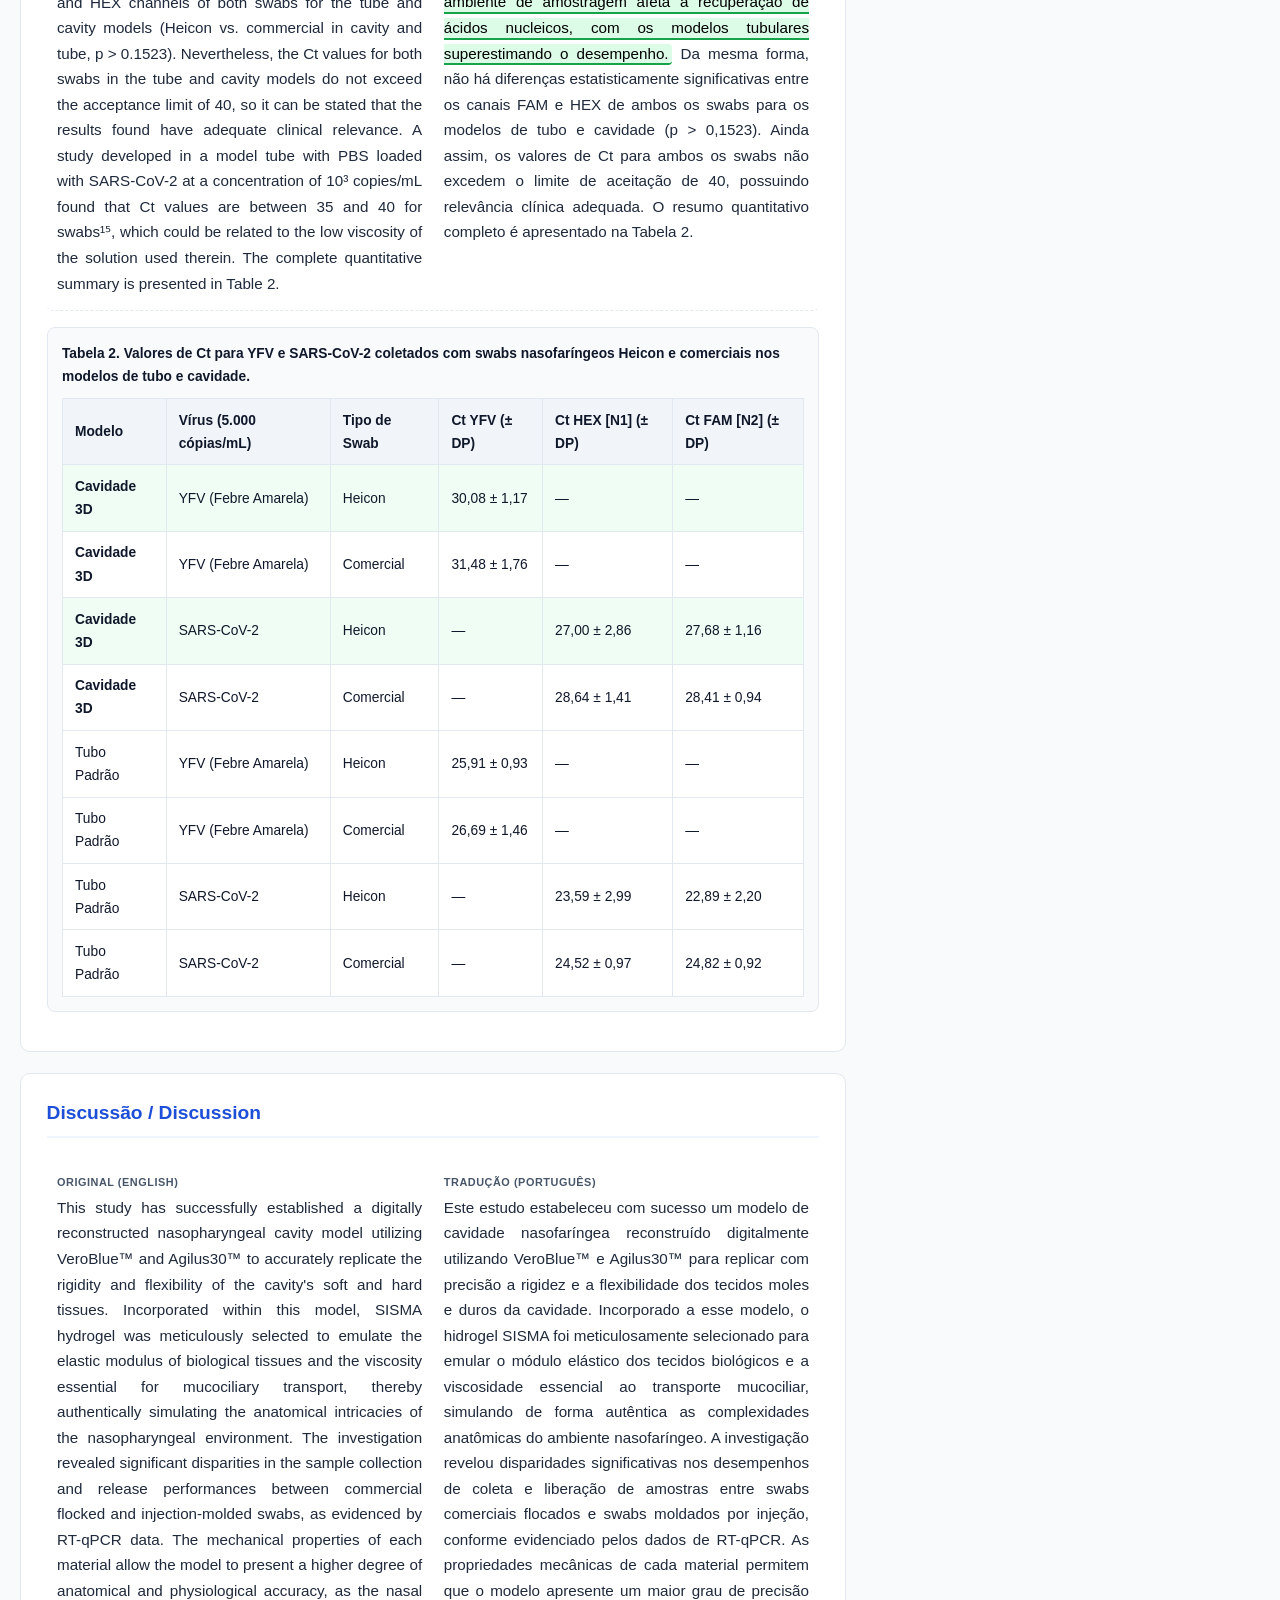
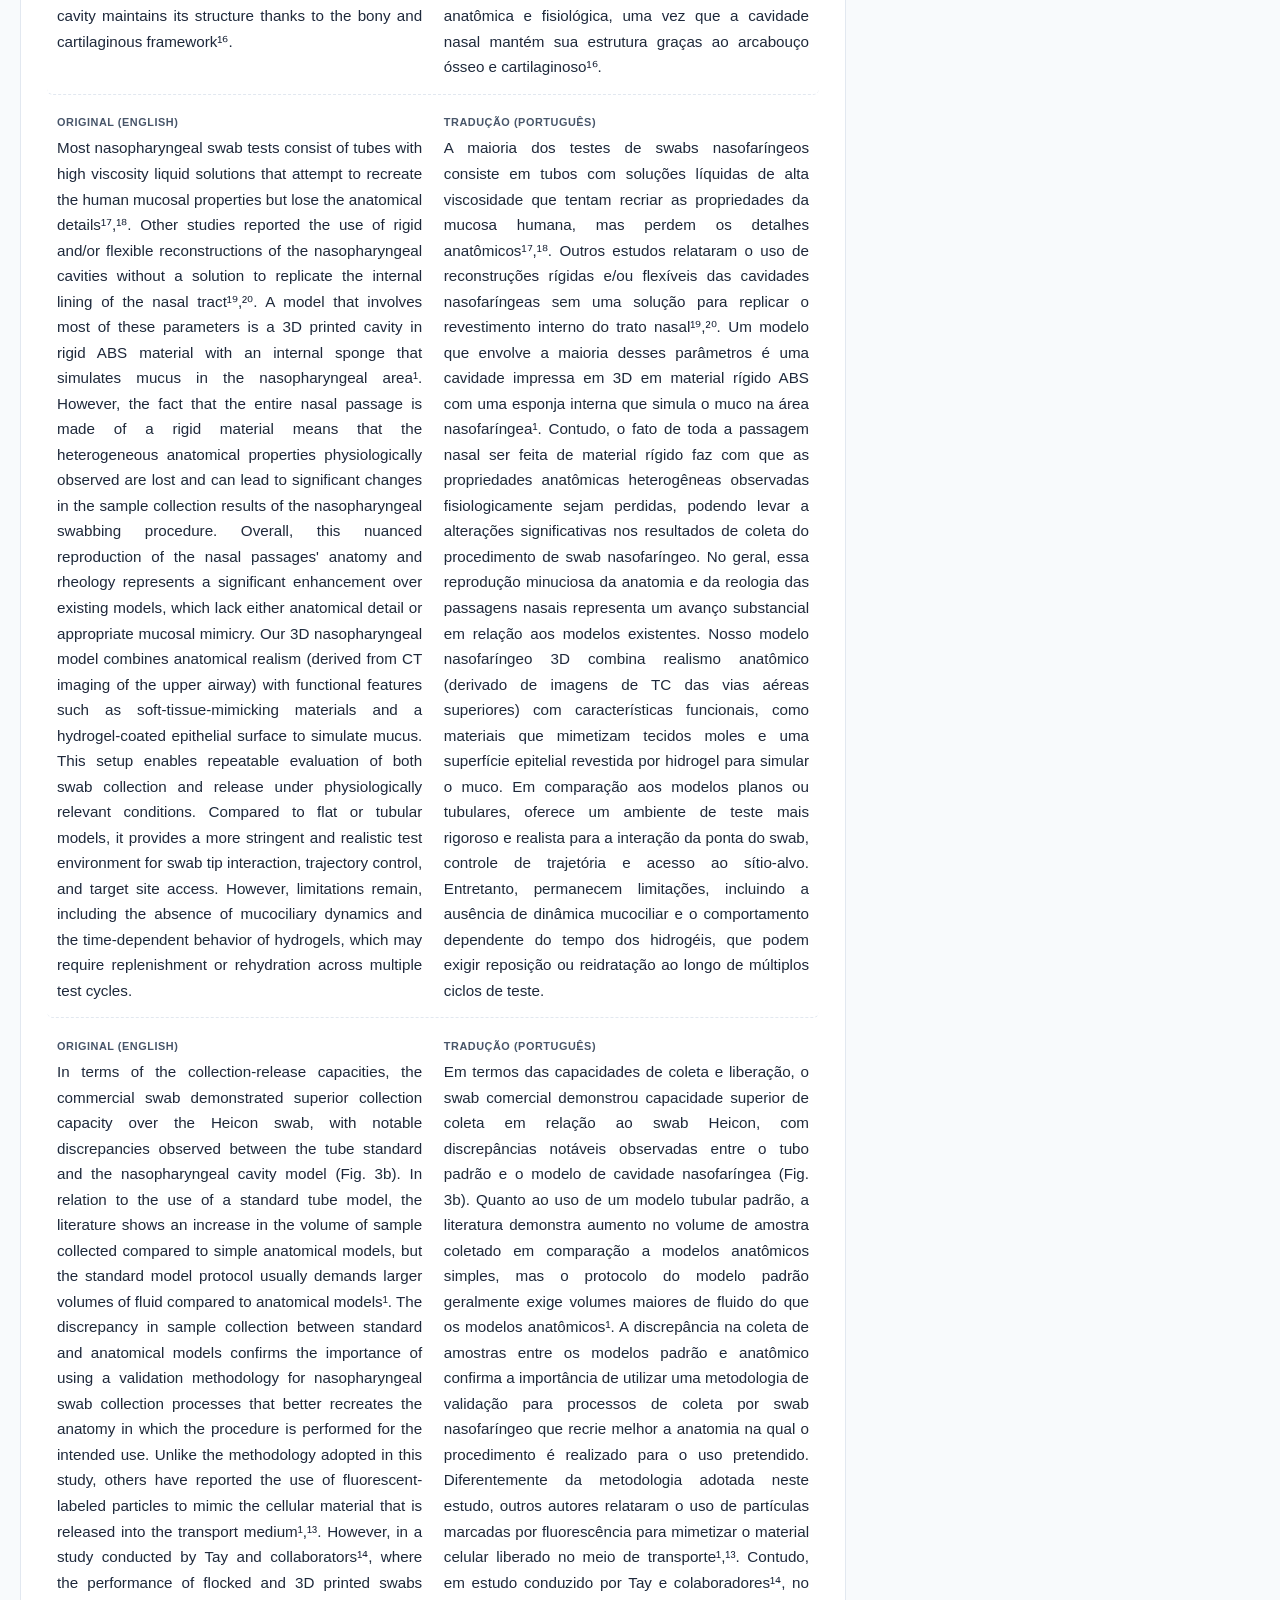
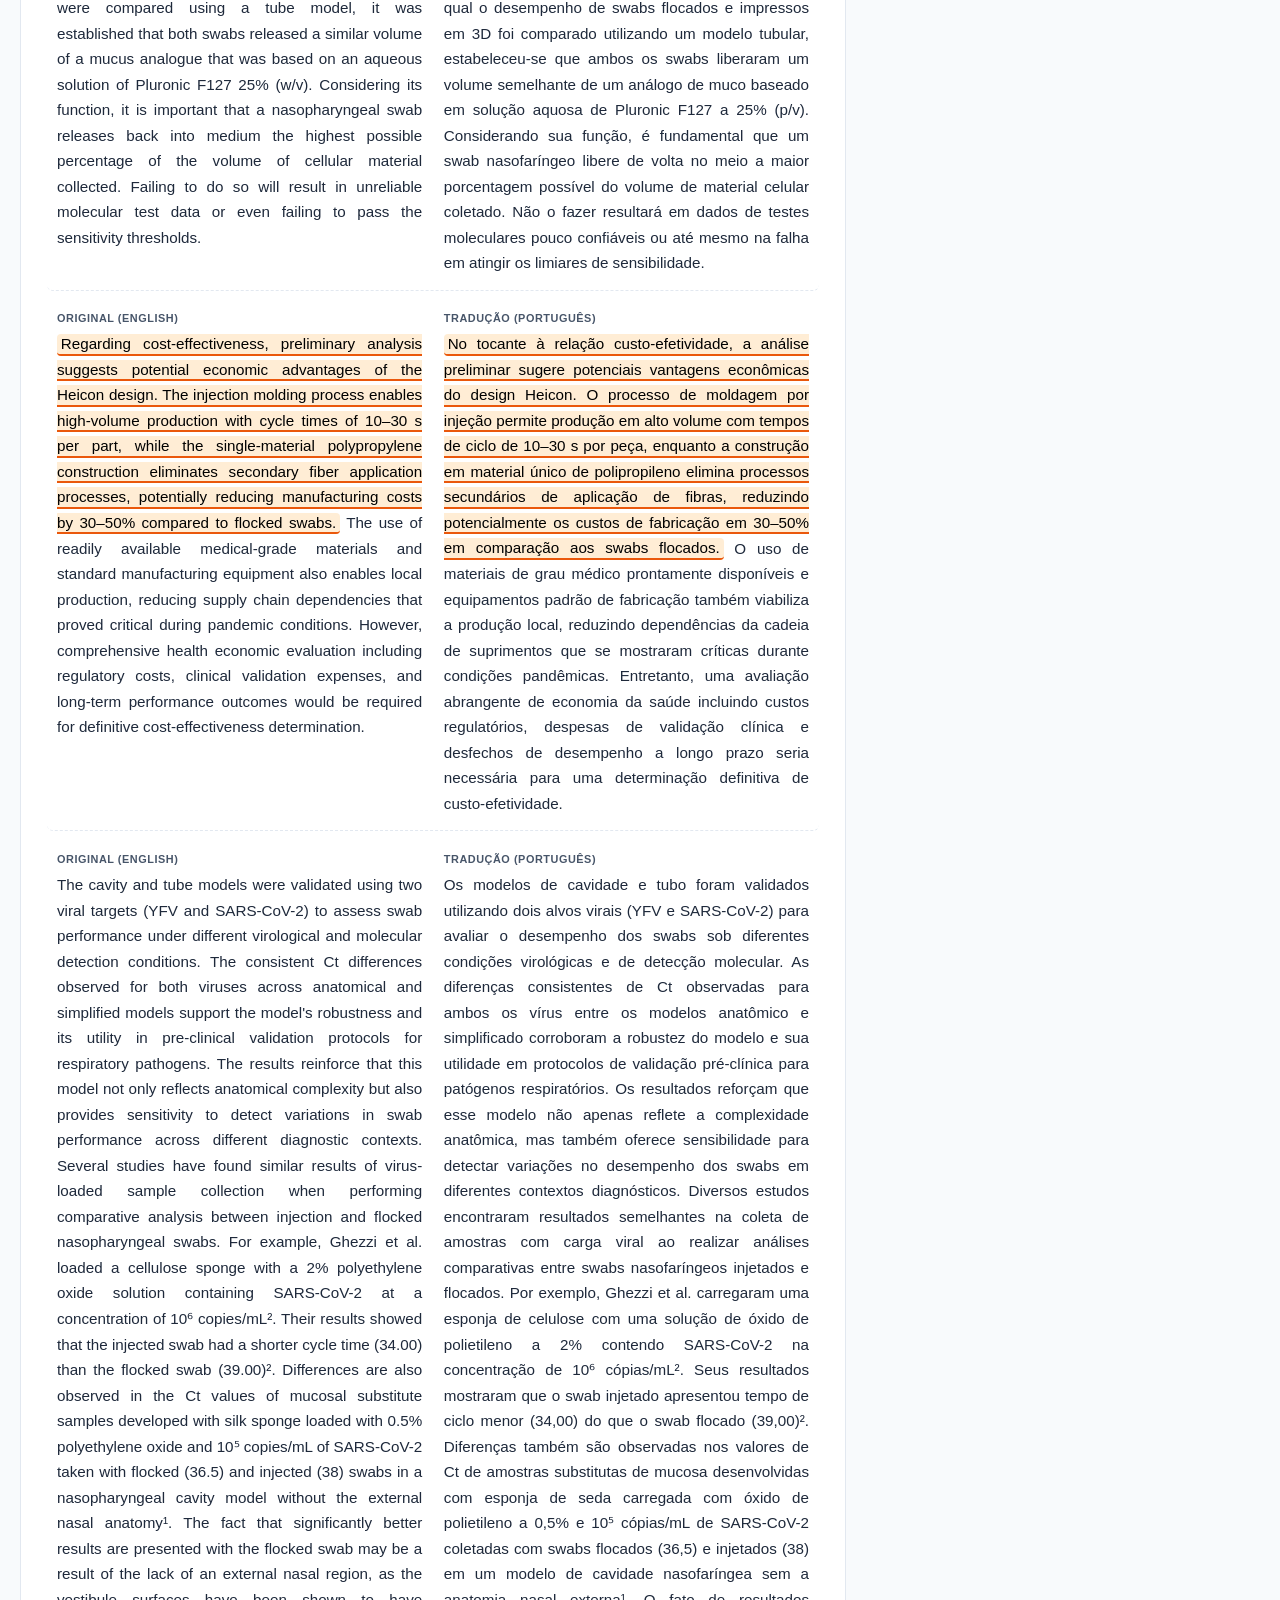
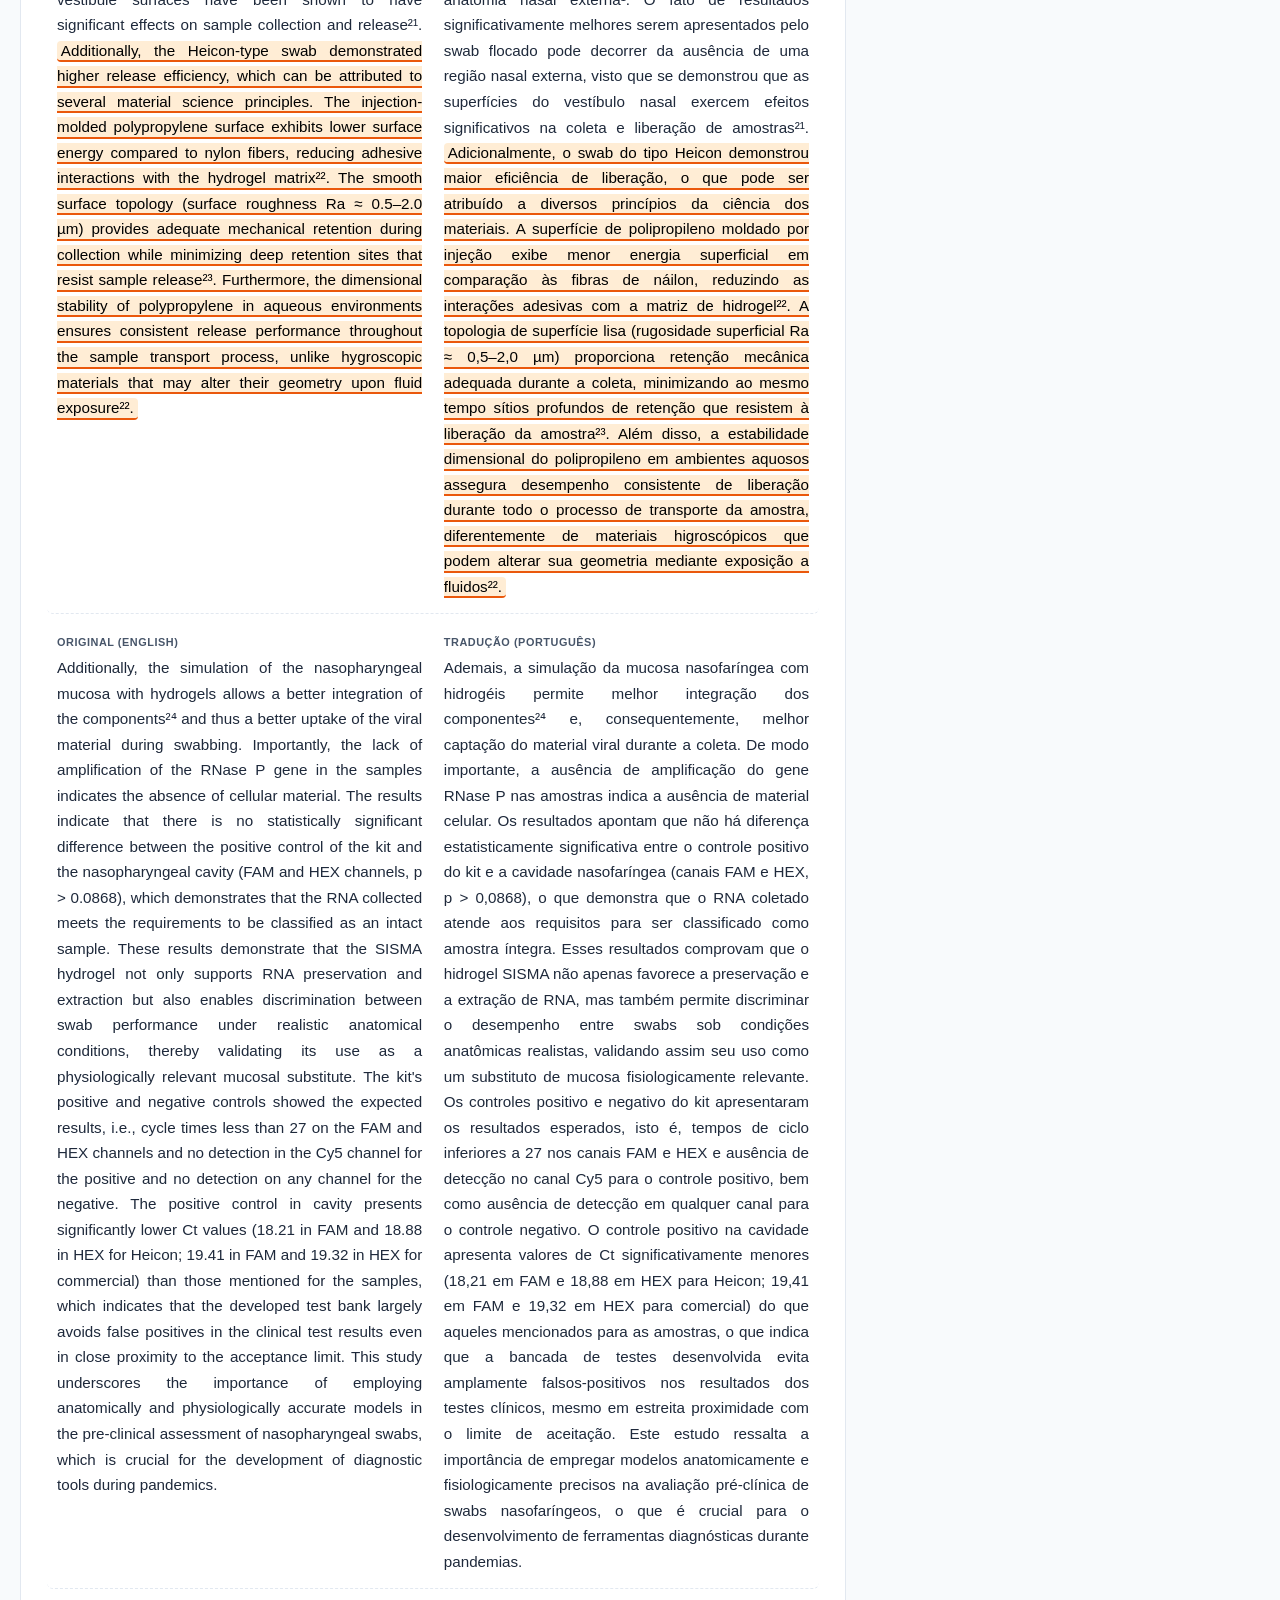
==== commit 311aea48: "Add files via upload" ====
--- a/index.html
+++ b/index.html
@@ -3,296 +3,156 @@
 <head>
   <meta charset="UTF-8" />
   <meta name="viewport" content="width=device-width, initial-scale=1.0" />
-  <title>Estudo Interativo | Método Pré-Clínico In Vitro para Swabs Nasofaríngeos</title>
+  <title>Um novo método pré-clínico in vitro para testar swabs nasofaríngeos de SARS-CoV-2</title>
   <link rel="stylesheet" href="style.css" />
 </head>
 <body>
   <header class="topbar">
     <div class="topbar-inner">
-      <div class="brand">
-        <span class="badge">Scientific Reports • 2025</span>
-        <h1>Um novo método pré-clínico <em>in vitro</em> para testar swabs nasofaríngeos de SARS-CoV-2</h1>
-        <p class="subtitle">Orjuela-Garzón et al. • DOI: 10.1038/s41598-025-21107-1 • Material de Estudo METEP</p>
+      <div class="article-header">
+        <div class="journal-row">
+          <span class="badge-open">ACESSO ABERTO</span>
+          <span class="journal-meta" id="journalMeta"></span>
+        </div>
+        <h1 id="articleTitlePt"></h1>
+        <p class="title-en" id="articleTitleEn"></p>
+        <p class="authors-line" id="articleAuthors"></p>
       </div>
 
-      <div class="controls-bar">
-        <div class="control-group" role="group" aria-label="Modo de Idioma">
-          <button class="btn active" data-lang="both">Lado a Lado (EN + PT)</button>
-          <button class="btn" data-lang="pt">Só Português</button>
-          <button class="btn" data-lang="en">Só Inglês</button>
+      <div class="toolbar">
+        <div class="toolbar-group" role="group" aria-label="Idioma de leitura">
+          <button class="btn active" data-lang="both" title="Exibir inglês original e tradução em português lado a lado">Lado a Lado (EN + PT)</button>
+          <button class="btn" data-lang="pt" title="Exibir apenas a tradução em português">Só Português</button>
+          <button class="btn" data-lang="en" title="Exibir apenas o original em inglês">Só Inglês</button>
         </div>
 
-        <div class="control-group" role="group" aria-label="Filtros de Estudo">
-          <button class="btn btn-outline" id="toggleHighlightsOnly">Modo Resumo (Só Grifos)</button>
-          <input type="search" id="searchInput" placeholder="Buscar termo (ex: SISMA, Ct, Heicon)..." />
+        <div class="toolbar-group" role="group" aria-label="Modos de estudo">
+          <button class="btn btn-outline" id="btnHighlightsOnly" title="Ocultar texto comum e exibir apenas os trechos grifados">Modo Revisão (Só Grifos)</button>
+          <input type="search" id="searchInput" placeholder="Buscar no artigo ou notas (ex: SISMA, Ct, Heicon)..." />
         </div>
       </div>
 
-      <nav class="tabs" aria-label="Navegação de Conteúdo">
-        <button class="tab active" data-tab="article">Artigo &amp; Anotações</button>
-        <button class="tab" data-tab="pico">Pergunta &amp; PICO</button>
-        <button class="tab" data-tab="tables">Dados &amp; Tabelas (Ct / Volume)</button>
-        <button class="tab" data-tab="critique">Análise Crítica</button>
+      <nav class="nav-tabs" aria-label="Seções do estudo">
+        <button class="tab active" data-view="reader">Artigo Completo &amp; Notas</button>
+        <button class="tab" data-view="pico">Pergunta &amp; PICO</button>
+        <button class="tab" data-view="tables">Tabelas de Resultados (Volume &amp; Ct)</button>
+        <button class="tab" data-view="critique">Análise Crítica (Prós &amp; Limitações)</button>
       </nav>
     </div>
   </header>
 
-  <main class="container">
-    <!-- ABA 1: ARTIGO MANIPULÁVEL -->
-    <section id="tab-article" class="tab-panel active">
-      <div class="legend-bar">
-        <span class="legend-title">Filtrar grifos:</span>
-        <button class="chip active" data-cat="all">Todos</button>
-        <button class="chip cat-concept" data-cat="concept">Problema &amp; Conceitos</button>
-        <button class="chip cat-method" data-cat="method">Metodologia &amp; Modelo 3D</button>
-        <button class="chip cat-result" data-cat="result">Resultados &amp; RT-qPCR</button>
-        <button class="chip cat-critique" data-cat="critique">Análise Crítica &amp; Limitações</button>
+  <main class="main-layout">
+    <!-- VISÃO 1: LEITOR MANIPULÁVEL DO ARTIGO COMPLETO -->
+    <section id="view-reader" class="view-panel active">
+      <div class="filter-strip">
+        <div class="legend-chips">
+          <span class="strip-label">Grifos:</span>
+          <button class="chip active" data-cat="all">Todos (14)</button>
+          <button class="chip cat-concept" data-cat="concept">Problema &amp; Conceitos</button>
+          <button class="chip cat-method" data-cat="method">Metodologia &amp; Modelo 3D</button>
+          <button class="chip cat-result" data-cat="result">Resultados &amp; RT-qPCR</button>
+          <button class="chip cat-critique" data-cat="critique">Análise Crítica &amp; Limitações</button>
+        </div>
+        <div class="jump-links">
+          <span class="strip-label">Ir para:</span>
+          <a href="#sec-abstract">Resumo</a>
+          <a href="#sec-intro">Introdução</a>
+          <a href="#sec-results">Resultados</a>
+          <a href="#sec-discussion">Discussão</a>
+          <a href="#sec-methods">Métodos</a>
+          <a href="#sec-references">Referências</a>
+        </div>
       </div>
 
-      <div class="workspace">
-        <div class="article-column" id="articleContainer">
-          <!-- Renderizado via script.js -->
+      <div class="reader-grid">
+        <div class="article-stream" id="articleStream">
+          <!-- Parágrafos, subtítulos, figuras e tabelas renderizados pelo app.js -->
         </div>
 
-        <aside class="notes-sidebar" id="notesSidebar">
-          <div class="sidebar-header">
-            <h2>Anotações Didáticas</h2>
-            <span id="notesCounter" class="counter-pill">0 notas</span>
+        <aside class="notes-panel" id="notesPanel">
+          <div class="notes-header">
+            <h2>Anotações de Estudo</h2>
+            <span class="count-badge" id="notesCount">14 notas</span>
           </div>
-          <p class="sidebar-hint">Clique em qualquer trecho grifado no texto para destacar a explicação correspondente ou adicione suas próprias observações abaixo.</p>
+          <p class="notes-tip">Clique em qualquer <strong>trecho grifado</strong> no texto para abrir a explicação didática correspondente (ou clique em uma nota para localizar o trecho no artigo).</p>
 
-          <div id="notesList" class="notes-list">
-            <!-- Renderizado via script.js -->
+          <div class="notes-cards" id="notesCards">
+            <!-- Cartões de anotação renderizados pelo app.js -->
           </div>
 
-          <form id="addNoteForm" class="add-note-form">
-            <h3>Nova Anotação Pessoal</h3>
-            <select id="noteSectionSelect" required>
+          <form class="note-form" id="noteForm">
+            <h3>Adicionar Nova Anotação</h3>
+            <select id="newNoteSection">
               <option value="Resumo / Abstract">Resumo / Abstract</option>
               <option value="Introdução">Introdução</option>
               <option value="Resultados">Resultados</option>
               <option value="Discussão">Discussão</option>
               <option value="Materiais e Métodos">Materiais e Métodos</option>
             </select>
-            <input type="text" id="noteTitleInput" placeholder="Título curto da nota..." required />
-            <textarea id="noteBodyInput" rows="3" placeholder="Escreva sua anotação didática..." required></textarea>
-            <div class="form-actions">
+            <input type="text" id="newNoteTitle" placeholder="Título da anotação..." required />
+            <textarea id="newNoteBody" rows="3" placeholder="Escreva sua observação ou comentário crítico..." required></textarea>
+            <div class="form-btns">
               <button type="submit" class="btn btn-primary">Salvar Nota</button>
-              <button type="button" id="exportNotesBtn" class="btn btn-outline">Exportar JSON</button>
+              <button type="button" class="btn btn-outline" id="btnExportJson">Exportar JSON</button>
             </div>
           </form>
         </aside>
       </div>
     </section>
 
-    <!-- ABA 2: PICO E PERGUNTA DE PESQUISA -->
-    <section id="tab-pico" class="tab-panel">
-      <div class="card highlight-card">
+    <!-- VISÃO 2: PERGUNTA DE PESQUISA E PICO -->
+    <section id="view-pico" class="view-panel">
+      <div class="card hero-card">
         <h2>Pergunta de Pesquisa</h2>
-        <p>Diante da escassez de suprimentos médicos na pandemia de COVID-19 e das limitações dos testes laboratoriais tradicionais (feitos em tubos simples, que ignoram a anatomia nasal e a consistência do muco), <strong>uma plataforma <em>in vitro</em> anatômica e fisiologicamente realista permite avaliar com maior precisão a eficiência de coleta, liberação e detecção viral de swabs nasofaríngeos?</strong></p>
+        <p id="picoQuestion"></p>
       </div>
 
-      <div class="pico-grid">
-        <div class="card pico-card">
-          <span class="pico-letter">P</span>
-          <h3>População / Modelo Experimental</h3>
-          <p>Modelo de cavidade nasofaríngea impressa em 3D (a partir de tomografia computadorizada) revestida com hidrogel <strong>SISMA</strong> (simulando o muco nasal), inoculado com cargas virais clinicamente relevantes (5.000 cópias/mL) de <strong>SARS-CoV-2</strong> e vírus da febre amarela (<strong>YFV</strong>).</p>
-        </div>
-        <div class="card pico-card">
-          <span class="pico-letter">I</span>
-          <h3>Intervenção</h3>
-          <p>Coleta padronizada utilizando <strong>swabs experimentais moldados por injeção (tipo Heicon)</strong> em polipropileno de etapa única (cabeça de 11 mm × 2,2 mm) testados na bancada anatômica 3D.</p>
-        </div>
-        <div class="card pico-card">
-          <span class="pico-letter">C</span>
-          <h3>Comparação</h3>
-          <p><strong>Swabs comerciais convencionais flocados de náilon</strong> (cabeça de 20 mm × 2 mm) e o método tradicional de testagem em <strong>tubo padrão (Eppendorf)</strong>.</p>
-        </div>
-        <div class="card pico-card">
-          <span class="pico-letter">O</span>
-          <h3>Desfecho (Outcome)</h3>
-          <p>Capacidade de absorção (diferença de massa), <strong>taxa percentual de liberação</strong> em meio de transporte viral (leitura óptica a 405 nm) e confiabilidade na detecção molecular por <strong>RT-qPCR (valores de Ct)</strong>.</p>
-        </div>
-      </div>
+      <div class="pico-cards" id="picoCards"></div>
 
       <div class="card">
         <h3>Por que este estudo é classificado como <em>In Vitro</em>?</h3>
-        <ul class="clean-list">
-          <li><strong>In vitro:</strong> Experimentos realizados fora de um organismo vivo, em ambiente artificial controlado construído em laboratório.</li>
-          <li><strong>Avanço sobre o tubo de ensaio:</strong> Reproduz a geometria nasal e a reologia (viscosidade e comportamento <em>shear-thinning</em>) do muco, mas não possui células vivas, circulação sanguínea, resposta imune ou transporte mucociliar ativo.</li>
+        <ul class="bullet-list">
+          <li><strong>Definição de estudo <em>in vitro</em>:</strong> Experimentos realizados fora de um organismo vivo, em um ambiente artificial, controlado e construído em laboratório (bancada anatômica 3D), e não diretamente na nasofaringe de pacientes (<em>in vivo</em>).</li>
+          <li><strong>Avanço frente ao tubo de ensaio:</strong> Reproduz fielmente a geometria nasal (via tomografia computadorizada) e as propriedades reológicas do muco humano (viscosidade e comportamento pseudoplástico <em>shear-thinning</em>), mas não contém células vivas, circulação sanguínea, resposta imune ou transporte mucociliar ativo.</li>
         </ul>
       </div>
     </section>
 
-    <!-- ABA 3: TABELAS E DADOS -->
-    <section id="tab-tables" class="tab-panel">
+    <!-- VISÃO 3: TABELAS COMPARATIVAS -->
+    <section id="view-tables" class="view-panel">
       <div class="card">
-        <h2>Tabela 1 — Desempenho de Coleta e Liberação de Amostras (Hidrogel SISMA)</h2>
-        <p class="table-note">Analogia didática (Hemoglobina/Mioglobina): não basta avaliar quanto o swab absorve; o parâmetro crítico para o diagnóstico é quanto material ele efetivamente libera no meio de transporte (VTM).</p>
-        <div class="table-wrapper">
-          <table>
-            <thead>
-              <tr>
-                <th>Modelo Experimental</th>
-                <th>Tipo de Swab</th>
-                <th>Volume Coletado (µL ± DP)</th>
-                <th>Volume Liberado (µL ± DP)</th>
-                <th>Eficiência de Liberação (% ± DP)</th>
-              </tr>
-            </thead>
-            <tbody>
-              <tr class="row-accent">
-                <td><strong>Cavidade 3D</strong></td>
-                <td>Heicon (Injetado)</td>
-                <td>12,30 ± 3,24</td>
-                <td>10,31 ± 3,70</td>
-                <td><strong>82,48% ± 12,70%</strong></td>
-              </tr>
-              <tr>
-                <td><strong>Cavidade 3D</strong></td>
-                <td>Comercial (Flocado)</td>
-                <td>22,71 ± 3,40</td>
-                <td>15,81 ± 4,21</td>
-                <td>69,44% ± 12,68%</td>
-              </tr>
-              <tr>
-                <td>Tubo Padrão</td>
-                <td>Heicon (Injetado)</td>
-                <td>59,65 ± 4,49</td>
-                <td>40,94 ± 5,13</td>
-                <td>68,77% ± 8,49%</td>
-              </tr>
-              <tr>
-                <td>Tubo Padrão</td>
-                <td>Comercial (Flocado)</td>
-                <td>192,47 ± 10,82</td>
-                <td>49,99 ± 13,89</td>
-                <td>25,89% ± 6,76%</td>
-              </tr>
-            </tbody>
-          </table>
-        </div>
+        <h2>Tabela 1 — Capacidade de Coleta e Eficiência de Liberação (Hidrogel SISMA)</h2>
+        <p class="caption-note"><strong>Analogia Hemoglobina vs. Mioglobina:</strong> O swab comercial flocado absorve maior volume bruto, mas retém grande parte do muco nas fibras de náilon. O swab experimental Heicon (moldado por injeção em polipropileno) captura menos volume, porém libera <strong>82,48%</strong> na cavidade 3D — entregando proporção superior para a análise laboratorial.</p>
+        <div class="table-scroll" id="standaloneTable1"></div>
       </div>
 
       <div class="card">
-        <h2>Tabela 2 — Recuperação Viral por RT-qPCR (Valores de Cycle Threshold — Ct)</h2>
-        <p class="table-note"><strong>Interpretação do Ct:</strong> Quanto <em>menor</em> o valor de Ct, menos ciclos de amplificação foram necessários para detectar o RNA viral — indicando maior carga viral recuperada. Todos os testes ficaram abaixo do limiar clínico de detecção (Ct &lt; 40).</p>
-        <div class="table-wrapper">
-          <table>
-            <thead>
-              <tr>
-                <th>Modelo</th>
-                <th>Vírus (5.000 cópias/mL)</th>
-                <th>Tipo de Swab</th>
-                <th>Ct YFV (± DP)</th>
-                <th>Ct HEX [N1] (± DP)</th>
-                <th>Ct FAM [N2] (± DP)</th>
-              </tr>
-            </thead>
-            <tbody>
-              <tr class="row-accent">
-                <td><strong>Cavidade 3D</strong></td>
-                <td>YFV (Febre Amarela)</td>
-                <td>Heicon</td>
-                <td>30,08 ± 1,17</td>
-                <td>—</td>
-                <td>—</td>
-              </tr>
-              <tr>
-                <td><strong>Cavidade 3D</strong></td>
-                <td>YFV (Febre Amarela)</td>
-                <td>Comercial</td>
-                <td>31,48 ± 1,76</td>
-                <td>—</td>
-                <td>—</td>
-              </tr>
-              <tr class="row-accent">
-                <td><strong>Cavidade 3D</strong></td>
-                <td>SARS-CoV-2</td>
-                <td>Heicon</td>
-                <td>—</td>
-                <td>27,00 ± 2,86</td>
-                <td>27,68 ± 1,16</td>
-              </tr>
-              <tr>
-                <td><strong>Cavidade 3D</strong></td>
-                <td>SARS-CoV-2</td>
-                <td>Comercial</td>
-                <td>—</td>
-                <td>28,64 ± 1,41</td>
-                <td>28,41 ± 0,94</td>
-              </tr>
-              <tr>
-                <td>Tubo Padrão</td>
-                <td>YFV (Febre Amarela)</td>
-                <td>Heicon</td>
-                <td>25,91 ± 0,93</td>
-                <td>—</td>
-                <td>—</td>
-              </tr>
-              <tr>
-                <td>Tubo Padrão</td>
-                <td>YFV (Febre Amarela)</td>
-                <td>Comercial</td>
-                <td>26,69 ± 1,46</td>
-                <td>—</td>
-                <td>—</td>
-              </tr>
-              <tr>
-                <td>Tubo Padrão</td>
-                <td>SARS-CoV-2</td>
-                <td>Heicon</td>
-                <td>—</td>
-                <td>23,59 ± 2,99</td>
-                <td>22,89 ± 2,20</td>
-              </tr>
-              <tr>
-                <td>Tubo Padrão</td>
-                <td>SARS-CoV-2</td>
-                <td>Comercial</td>
-                <td>—</td>
-                <td>24,52 ± 0,97</td>
-                <td>24,82 ± 0,92</td>
-              </tr>
-            </tbody>
-          </table>
-        </div>
+        <h2>Tabela 2 — Recuperação de Material Viral por RT-qPCR (Valores de Ct)</h2>
+        <p class="caption-note"><strong>Leitura do Ct (Cycle Threshold):</strong> Quanto <em>menor</em> o Ct, menos ciclos foram necessários para amplificar o RNA viral (maior quantidade inicial de vírus recuperado). Todos os testes ficaram abaixo do limiar clínico de corte (Ct &lt; 40). O modelo de tubo reduziu artificialmente o Ct em 4 a 5 ciclos (superestimando em 10x a 28x a recuperação viral).</p>
+        <div class="table-scroll" id="standaloneTable2"></div>
       </div>
     </section>
 
-    <!-- ABA 4: ANÁLISE CRÍTICA -->
-    <section id="tab-critique" class="tab-panel">
-      <div class="critique-grid">
-        <div class="card critique-positive">
-          <h2>Pontos Fortes e Contribuições</h2>
-          <ul class="clean-list">
-            <li><strong>Fidelidade Anatômica Multimaterial:</strong> Combina <em>VeroBlue™</em> (rígido, mimetizando osso: 2,2–3,0 GPa) e <em>Agilus30™</em> (flexível, mimetizando cartilagem e tecidos moles: Shore A ~40), evitando as distorções de modelos totalmente rígidos.</li>
-            <li><strong>Realismo Reológico do Muco:</strong> O hidrogel SISMA reproduz a viscosidade (~10 Pa·s) e o comportamento pseudoplástico (<em>shear-thinning</em>, n = 0,234 vs. 0,187 do muco nasal), preservando a integridade do RNA viral.</li>
-            <li><strong>Desmascara o Viés do Tubo:</strong> Demonstra que o teste em tubo superestima a recuperação viral (diferença significativa, p &lt; 0,0001) por eliminar barreiras anatômicas e restrições de trajetória.</li>
-            <li><strong>Custo-Efetividade e Soberania Produtiva:</strong> O swab Heicon (moldagem por injeção de polipropileno em etapa única, ciclos de 10–30 s) pode reduzir custos em 30–50% e viabilizar produção local em crises sanitárias.</li>
-            <li><strong>Controle Rigoroso contra Falsos-Positivos:</strong> Uso de controles positivos e negativos validados, evitando falsos-positivos próximos ao limite de detecção.</li>
-          </ul>
+    <!-- VISÃO 4: ANÁLISE CRÍTICA -->
+    <section id="view-critique" class="view-panel">
+      <div class="critique-columns">
+        <div class="card border-green">
+          <h2>Pontos Fortes e Contribuições do Estudo</h2>
+          <div id="positiveList" class="critique-items"></div>
         </div>
-
-        <div class="card critique-negative">
-          <h2>Limitações e Pontos Fracos</h2>
-          <ul class="clean-list">
-            <li><strong>Ausência de Depuração Mucociliar:</strong> Não há batimento ciliar ativo, o que *in vivo* altera a retenção e a distribuição das partículas virais.</li>
-            <li><strong>Sem Controle Térmico e Bioquímico:</strong> Ensaios conduzidos à temperatura ambiente (e não a 37 °C fisiológicos), sem controle de umidade, enzimas, detritos celulares ou fatores imunológicos da mucosa.</li>
-            <li><strong>Simplificação Bioquímica do SISMA:</strong> Embora reologicamente compatível, é uma rede polimérica simplificada que não reproduz toda a estrutura glicoproteica da mucina nativa.</li>
-            <li><strong>Instabilidade Temporal do Hidrogel:</strong> Risco de desidratação, mudanças de reticulação ou contaminação microbiana ao longo de múltiplos ciclos prolongados.</li>
-            <li><strong>Interfaces Discretas na Impressão 3D:</strong> A transição entre o polímero rígido e o flexível é abrupta, diferindo da transição tecidual gradual do organismo humano.</li>
-            <li><strong>Validação Clínica e Econômica Pendente:</strong> Exige estudos futuros de Limite de Detecção (LoD), testes *ex vivo*/clínicos e análise completa de custos regulatórios.</li>
-          </ul>
+        <div class="card border-orange">
+          <h2>Limitações, Pontos Fracos e Vieses</h2>
+          <div id="negativeList" class="critique-items"></div>
         </div>
       </div>
     </section>
   </main>
 
   <footer class="footer">
-    <p>Repositório de Estudo Científico • Baseado em Orjuela-Garzón et al. (<em>Scientific Reports</em>, 2025; 15:37101) e anotações de METEP.</p>
+    <p>Artigo original: Orjuela-Garzón et al., <em>Scientific Reports</em> (2025) 15:37101 • Tradução e anotações de estudo consolidadas para leitura interativa.</p>
   </footer>
 
-  <script src="script.js"></script>
+  <script src="data.js"></script>
+  <script src="app.js"></script>
 </body>
 </html>
--- a/style.css
+++ b/style.css
@@ -3,19 +3,18 @@
   --surface: #ffffff;
   --border: #e2e8f0;
   --text: #0f172a;
-  --text-muted: #475569;
+  --muted: #475569;
   --primary: #1d4ed8;
-  --primary-soft: #eff6ff;
-
-  /* Cores semânticas dos grifos */
-  --hl-concept-bg: #fef08a;
-  --hl-concept-border: #eab308;
-  --hl-method-bg: #dbeafe;
-  --hl-method-border: #3b82f6;
-  --hl-result-bg: #dcfce7;
-  --hl-result-border: #22c55e;
-  --hl-critique-bg: #ffedd5;
-  --hl-critique-border: #f97316;
+  --primary-light: #eff6ff;
+
+  --c-concept-bg: #fef08a;
+  --c-concept-bd: #ca8a04;
+  --c-method-bg: #dbeafe;
+  --c-method-bd: #2563eb;
+  --c-result-bg: #dcfce7;
+  --c-result-bd: #16a34a;
+  --c-critique-bg: #ffedd5;
+  --c-critique-bd: #ea580c;
 }
 
 * {
@@ -24,11 +23,15 @@
   padding: 0;
 }
 
+html {
+  scroll-behavior: smooth;
+}
+
 body {
   font-family: -apple-system, BlinkMacSystemFont, "Segoe UI", Roboto, Inter, sans-serif;
   background: var(--bg);
   color: var(--text);
-  line-height: 1.65;
+  line-height: 1.68;
 }
 
 .topbar {
@@ -36,57 +39,74 @@
   border-bottom: 1px solid var(--border);
   position: sticky;
   top: 0;
-  z-index: 50;
-  box-shadow: 0 1px 3px rgba(15, 23, 42, 0.04);
+  z-index: 100;
+  box-shadow: 0 2px 8px rgba(15, 23, 42, 0.05);
 }
 
 .topbar-inner,
-.container {
-  max-width: 1360px;
+.main-layout {
+  max-width: 1420px;
   margin: 0 auto;
   padding: 0 1.25rem;
 }
 
-.brand {
-  padding: 1rem 0 0.75rem;
-}
-
-.badge {
-  display: inline-block;
-  font-size: 0.75rem;
-  font-weight: 700;
-  text-transform: uppercase;
+.article-header {
+  padding: 0.9rem 0 0.65rem;
+}
+
+.journal-row {
+  display: flex;
+  flex-wrap: wrap;
+  gap: 0.6rem;
+  align-items: center;
+  margin-bottom: 0.25rem;
+}
+
+.badge-open {
+  background: #dcfce7;
+  color: #166534;
+  font-size: 0.7rem;
+  font-weight: 800;
+  padding: 0.15rem 0.5rem;
+  border-radius: 4px;
   letter-spacing: 0.04em;
-  color: var(--primary);
-  background: var(--primary-soft);
-  padding: 0.2rem 0.6rem;
-  border-radius: 999px;
-  margin-bottom: 0.35rem;
-}
-
-.brand h1 {
-  font-size: 1.25rem;
-  font-weight: 700;
+}
+
+.journal-meta {
+  font-size: 0.8rem;
+  color: var(--muted);
+  font-weight: 600;
+}
+
+.article-header h1 {
+  font-size: 1.22rem;
   line-height: 1.3;
-}
-
-.subtitle {
-  font-size: 0.85rem;
-  color: var(--text-muted);
-  margin-top: 0.2rem;
-}
-
-.controls-bar {
+  color: var(--text);
+}
+
+.title-en {
+  font-size: 0.86rem;
+  font-style: italic;
+  color: var(--muted);
+}
+
+.authors-line {
+  font-size: 0.78rem;
+  color: var(--muted);
+  margin-top: 0.15rem;
+}
+
+.toolbar {
   display: flex;
   flex-wrap: wrap;
-  gap: 0.75rem;
+  gap: 0.6rem;
   justify-content: space-between;
   align-items: center;
-  padding: 0.6rem 0;
+  padding: 0.55rem 0;
   border-top: 1px solid var(--border);
 }
 
-.control-group {
+.toolbar-group {
   display: flex;
   flex-wrap: wrap;
   gap: 0.4rem;
@@ -97,7 +117,7 @@
   border: 1px solid var(--border);
   background: var(--surface);
   color: var(--text);
-  padding: 0.4rem 0.75rem;
+  padding: 0.38rem 0.75rem;
   border-radius: 6px;
   font-size: 0.82rem;
   font-weight: 600;
@@ -112,7 +132,7 @@
 .btn.active,
 .btn-primary {
   background: var(--primary);
-  color: #ffffff;
+  color: #fff;
   border-color: var(--primary);
 }
 
@@ -121,37 +141,36 @@
 }
 
 input[type="search"],
+input[type="text"],
 select,
-textarea,
-input[type="text"] {
+textarea {
   border: 1px solid var(--border);
   border-radius: 6px;
-  padding: 0.42rem 0.7rem;
-  font-size: 0.85rem;
+  padding: 0.4rem 0.65rem;
+  font-size: 0.84rem;
   font-family: inherit;
   background: var(--surface);
   color: var(--text);
 }
 
 input[type="search"] {
-  min-width: 240px;
-}
-
-.tabs {
+  min-width: 260px;
+}
+
+.nav-tabs {
   display: flex;
   gap: 0.25rem;
   overflow-x: auto;
-  padding-top: 0.25rem;
 }
 
 .tab {
   background: none;
   border: none;
   border-bottom: 3px solid transparent;
-  padding: 0.65rem 1rem;
-  font-size: 0.9rem;
+  padding: 0.55rem 0.95rem;
+  font-size: 0.88rem;
   font-weight: 600;
-  color: var(--text-muted);
+  color: var(--muted);
   cursor: pointer;
   white-space: nowrap;
 }
@@ -161,45 +180,67 @@
   border-bottom-color: var(--primary);
 }
 
-.container {
-  padding-top: 1.5rem;
+.main-layout {
+  padding-top: 1.25rem;
   padding-bottom: 3rem;
 }
 
-.tab-panel {
+.view-panel {
   display: none;
 }
 
-.tab-panel.active {
+.view-panel.active {
   display: block;
 }
 
-.legend-bar {
+.filter-strip {
   display: flex;
   flex-wrap: wrap;
-  gap: 0.5rem;
+  justify-content: space-between;
   align-items: center;
-  background: var(--surface);
-  padding: 0.75rem 1rem;
+  gap: 0.75rem;
+  background: var(--surface);
   border: 1px solid var(--border);
   border-radius: 8px;
+  padding: 0.65rem 1rem;
   margin-bottom: 1.25rem;
 }
 
-.legend-title {
-  font-size: 0.82rem;
+.legend-chips,
+.jump-links {
+  display: flex;
+  flex-wrap: wrap;
+  gap: 0.45rem;
+  align-items: center;
+}
+
+.strip-label {
+  font-size: 0.8rem;
   font-weight: 700;
-  color: var(--text-muted);
-  margin-right: 0.25rem;
-}
-
-.chip {
-  border: 1px solid var(--border);
-  background: #f8fafc;
-  padding: 0.28rem 0.7rem;
-  border-radius: 999px;
+  color: var(--muted);
+}
+
+.jump-links a {
   font-size: 0.8rem;
   font-weight: 600;
+  color: var(--primary);
+  text-decoration: none;
+  padding: 0.2rem 0.45rem;
+  border-radius: 4px;
+  background: var(--primary-light);
+}
+
+.jump-links a:hover {
+  background: #dbeafe;
+}
+
+.chip {
+  border: 1px solid var(--border);
+  background: #f8fafc;
+  padding: 0.25rem 0.65rem;
+  border-radius: 999px;
+  font-size: 0.78rem;
+  font-weight: 600;
   cursor: pointer;
 }
 
@@ -207,105 +248,159 @@
   outline: 2px solid var(--text);
 }
 
-.chip.cat-concept { background: var(--hl-concept-bg); border-color: var(--hl-concept-border); }
-.chip.cat-method { background: var(--hl-method-bg); border-color: var(--hl-method-border); }
-.chip.cat-result { background: var(--hl-result-bg); border-color: var(--hl-result-border); }
-.chip.cat-critique { background: var(--hl-critique-bg); border-color: var(--hl-critique-border); }
-
-.workspace {
+.chip.cat-concept { background: var(--c-concept-bg); border-color: var(--c-concept-bd); }
+.chip.cat-method { background: var(--c-method-bg); border-color: var(--c-method-bd); }
+.chip.cat-result { background: var(--c-result-bg); border-color: var(--c-result-bd); }
+.chip.cat-critique { background: var(--c-critique-bg); border-color: var(--c-critique-bd); }
+
+.reader-grid {
   display: grid;
-  grid-template-columns: 1fr 370px;
+  grid-template-columns: 1fr 390px;
   gap: 1.5rem;
   align-items: start;
 }
 
-.section-block {
+.article-section {
   background: var(--surface);
   border: 1px solid var(--border);
   border-radius: 10px;
-  padding: 1.25rem 1.5rem;
-  margin-bottom: 1.25rem;
-}
-
-.section-block h2 {
-  font-size: 1.15rem;
+  padding: 1.4rem 1.6rem;
+  margin-bottom: 1.35rem;
+  scroll-margin-top: 175px;
+}
+
+.article-section h2 {
+  font-size: 1.2rem;
   color: var(--primary);
-  border-bottom: 1px solid var(--border);
-  padding-bottom: 0.5rem;
+  border-bottom: 2px solid var(--primary-light);
+  padding-bottom: 0.45rem;
   margin-bottom: 1rem;
 }
 
-.bilingual-row {
+.subheading-row {
   display: grid;
   grid-template-columns: 1fr 1fr;
   gap: 1.25rem;
-  padding: 0.85rem 0;
+  margin: 1.25rem 0 0.5rem;
+  padding-top: 0.75rem;
+  border-top: 1px solid var(--border);
+}
+
+.subheading-row.single {
+  grid-template-columns: 1fr;
+}
+
+.subheading-row h3 {
+  font-size: 1rem;
+  color: #1e293b;
+}
+
+.para-row {
+  display: grid;
+  grid-template-columns: 1fr 1fr;
+  gap: 1.35rem;
+  padding: 0.85rem 0.65rem;
   border-bottom: 1px dashed var(--border);
-}
-
-.bilingual-row:last-child {
+  border-radius: 6px;
+  transition: background 0.2s ease;
+}
+
+.para-row:last-child {
   border-bottom: none;
 }
 
-.bilingual-row.single-col {
+.para-row.single {
   grid-template-columns: 1fr;
 }
 
-.lang-label {
+.para-row.focused-row {
+  background: #fefce8;
+  box-shadow: inset 3px 0 0 #eab308;
+}
+
+.lang-tag {
   display: inline-block;
-  font-size: 0.7rem;
+  font-size: 0.68rem;
   font-weight: 700;
   text-transform: uppercase;
-  color: var(--text-muted);
+  letter-spacing: 0.05em;
+  color: var(--muted);
   margin-bottom: 0.25rem;
 }
 
-.para-text {
-  font-size: 0.94rem;
+.para-body {
+  font-size: 0.95rem;
   text-align: justify;
+  color: #1e293b;
+}
+
+.figure-box {
+  background: #f8fafc;
+  border: 1px solid var(--border);
+  border-left: 4px solid #64748b;
+  border-radius: 6px;
+  padding: 0.85rem 1rem;
+  margin: 0.85rem 0;
+  font-size: 0.86rem;
+  color: #334155;
+}
+
+.inline-table-box {
+  margin: 1rem 0;
+  padding: 0.9rem;
+  background: #f8fafc;
+  border: 1px solid var(--border);
+  border-radius: 8px;
+}
+
+.inline-table-title {
+  font-size: 0.86rem;
+  font-weight: 700;
+  margin-bottom: 0.6rem;
+  color: #0f172a;
 }
 
 mark.hl {
-  padding: 0.1rem 0.25rem;
+  padding: 0.08rem 0.24rem;
   border-radius: 4px;
   cursor: pointer;
   transition: filter 0.15s ease;
 }
 
 mark.hl:hover {
-  filter: brightness(0.95);
+  filter: brightness(0.93);
   box-shadow: 0 0 0 2px rgba(15, 23, 42, 0.25);
 }
 
-mark.hl-concept { background: var(--hl-concept-bg); border-bottom: 2px solid var(--hl-concept-border); }
-mark.hl-method { background: var(--hl-method-bg); border-bottom: 2px solid var(--hl-method-border); }
-mark.hl-result { background: var(--hl-result-bg); border-bottom: 2px solid var(--hl-result-border); }
-mark.hl-critique { background: var(--hl-critique-bg); border-bottom: 2px solid var(--hl-critique-border); }
-
-.notes-sidebar {
+mark.hl-concept { background: var(--c-concept-bg); border-bottom: 2px solid var(--c-concept-bd); }
+mark.hl-method { background: var(--c-method-bg); border-bottom: 2px solid var(--c-method-bd); }
+mark.hl-result { background: var(--c-result-bg); border-bottom: 2px solid var(--c-result-bd); }
+mark.hl-critique { background: var(--c-critique-bg); border-bottom: 2px solid var(--c-critique-bd); }
+
+.notes-panel {
   background: var(--surface);
   border: 1px solid var(--border);
   border-radius: 10px;
   padding: 1.15rem;
   position: sticky;
-  top: 155px;
-  max-height: calc(100vh - 175px);
+  top: 168px;
+  max-height: calc(100vh - 185px);
   overflow-y: auto;
 }
 
-.sidebar-header {
+.notes-header {
   display: flex;
   justify-content: space-between;
   align-items: center;
-  margin-bottom: 0.4rem;
-}
-
-.sidebar-header h2 {
+  margin-bottom: 0.35rem;
+}
+
+.notes-header h2 {
   font-size: 1.05rem;
 }
 
-.counter-pill {
-  background: var(--primary-soft);
+.count-badge {
+  background: var(--primary-light);
   color: var(--primary);
   font-size: 0.75rem;
   font-weight: 700;
@@ -313,13 +408,13 @@
   border-radius: 999px;
 }
 
-.sidebar-hint {
+.notes-tip {
   font-size: 0.8rem;
-  color: var(--text-muted);
+  color: var(--muted);
   margin-bottom: 0.9rem;
 }
 
-.notes-list {
+.notes-cards {
   display: flex;
   flex-direction: column;
   gap: 0.75rem;
@@ -330,43 +425,49 @@
   border: 1px solid var(--border);
   border-left: 4px solid var(--primary);
   border-radius: 8px;
-  padding: 0.75rem;
+  padding: 0.75rem 0.85rem;
   background: #f8fafc;
-  transition: transform 0.15s ease, box-shadow 0.15s ease;
-}
-
-.note-card.active-note {
+  cursor: pointer;
+  transition: all 0.15s ease;
+}
+
+.note-card:hover {
+  background: #f1f5f9;
+}
+
+.note-card.active-card {
   background: #fffbeb;
   border-color: #f59e0b;
   border-left-color: #d97706;
-  box-shadow: 0 4px 12px rgba(217, 119, 6, 0.15);
-  transform: translateX(-2px);
-}
-
-.note-card[data-cat="concept"] { border-left-color: var(--hl-concept-border); }
-.note-card[data-cat="method"] { border-left-color: var(--hl-method-border); }
-.note-card[data-cat="result"] { border-left-color: var(--hl-result-border); }
-.note-card[data-cat="critique"] { border-left-color: var(--hl-critique-border); }
-
-.note-meta {
-  font-size: 0.72rem;
+  box-shadow: 0 4px 12px rgba(217, 119, 6, 0.16);
+}
+
+.note-card[data-cat="concept"] { border-left-color: var(--c-concept-bd); }
+.note-card[data-cat="method"] { border-left-color: var(--c-method-bd); }
+.note-card[data-cat="result"] { border-left-color: var(--c-result-bd); }
+.note-card[data-cat="critique"] { border-left-color: var(--c-critique-bd); }
+
+.note-sec {
+  font-size: 0.7rem;
   font-weight: 700;
   text-transform: uppercase;
-  color: var(--text-muted);
+  color: var(--muted);
   margin-bottom: 0.2rem;
 }
 
 .note-card h4 {
   font-size: 0.9rem;
-  margin-bottom: 0.3rem;
+  margin-bottom: 0.25rem;
+  color: #0f172a;
 }
 
 .note-card p {
   font-size: 0.83rem;
   color: #334155;
-}
-
-.add-note-form {
+  line-height: 1.5;
+}
+
+.note-form {
   border-top: 1px solid var(--border);
   padding-top: 1rem;
   display: flex;
@@ -374,11 +475,11 @@
   gap: 0.55rem;
 }
 
-.add-note-form h3 {
+.note-form h3 {
   font-size: 0.9rem;
 }
 
-.form-actions {
+.form-btns {
   display: flex;
   gap: 0.5rem;
 }
@@ -391,28 +492,23 @@
   margin-bottom: 1.25rem;
 }
 
-.highlight-card {
+.hero-card {
   border-left: 5px solid var(--primary);
 }
 
-.pico-grid {
+.pico-cards {
   display: grid;
   grid-template-columns: repeat(auto-fit, minmax(260px, 1fr));
   gap: 1rem;
   margin-bottom: 1.25rem;
 }
 
-.pico-card {
-  position: relative;
-  padding-top: 1.5rem;
-}
-
-.pico-letter {
+.pico-item .letter {
   display: inline-flex;
   align-items: center;
   justify-content: center;
-  width: 32px;
-  height: 32px;
+  width: 34px;
+  height: 34px;
   border-radius: 8px;
   background: var(--primary);
   color: #fff;
@@ -420,32 +516,34 @@
   margin-bottom: 0.6rem;
 }
 
-.clean-list {
+.bullet-list {
   padding-left: 1.25rem;
   display: flex;
   flex-direction: column;
-  gap: 0.55rem;
-}
-
-.table-note {
+  gap: 0.5rem;
+  margin-top: 0.5rem;
+}
+
+.caption-note {
   font-size: 0.88rem;
-  color: var(--text-muted);
+  color: var(--muted);
   margin: 0.4rem 0 1rem;
 }
 
-.table-wrapper {
+.table-scroll {
   overflow-x: auto;
 }
 
 table {
   width: 100%;
   border-collapse: collapse;
-  font-size: 0.88rem;
+  font-size: 0.86rem;
+  background: var(--surface);
 }
 
 th, td {
   border: 1px solid var(--border);
-  padding: 0.65rem 0.8rem;
+  padding: 0.6rem 0.75rem;
   text-align: left;
 }
 
@@ -454,39 +552,60 @@
   font-weight: 700;
 }
 
-.row-accent {
+tr.hl-row {
   background: #f0fdf4;
 }
 
-.critique-grid {
+.critique-columns {
   display: grid;
   grid-template-columns: 1fr 1fr;
   gap: 1.25rem;
 }
 
-.critique-positive { border-top: 4px solid #16a34a; }
-.critique-negative { border-top: 4px solid #ea580c; }
+.border-green { border-top: 4px solid #16a34a; }
+.border-orange { border-top: 4px solid #ea580c; }
+
+.critique-items {
+  display: flex;
+  flex-direction: column;
+  gap: 0.85rem;
+  margin-top: 0.85rem;
+}
+
+.critique-box {
+  background: #f8fafc;
+  border: 1px solid var(--border);
+  border-radius: 8px;
+  padding: 0.8rem 0.95rem;
+}
+
+.critique-box h4 {
+  font-size: 0.92rem;
+  margin-bottom: 0.25rem;
+}
+
+.critique-box p {
+  font-size: 0.85rem;
+  color: #334155;
+}
 
 .footer {
   text-align: center;
-  padding: 1.5rem;
+  padding: 1.35rem;
   font-size: 0.82rem;
-  color: var(--text-muted);
+  color: var(--muted);
   border-top: 1px solid var(--border);
   background: var(--surface);
 }
 
-.hidden {
-  display: none !important;
-}
-
-@media (max-width: 980px) {
-  .workspace,
-  .bilingual-row,
-  .critique-grid {
+@media (max-width: 1024px) {
+  .reader-grid,
+  .para-row,
+  .subheading-row,
+  .critique-columns {
     grid-template-columns: 1fr;
   }
-  .notes-sidebar {
+  .notes-panel {
     position: static;
     max-height: none;
   }
